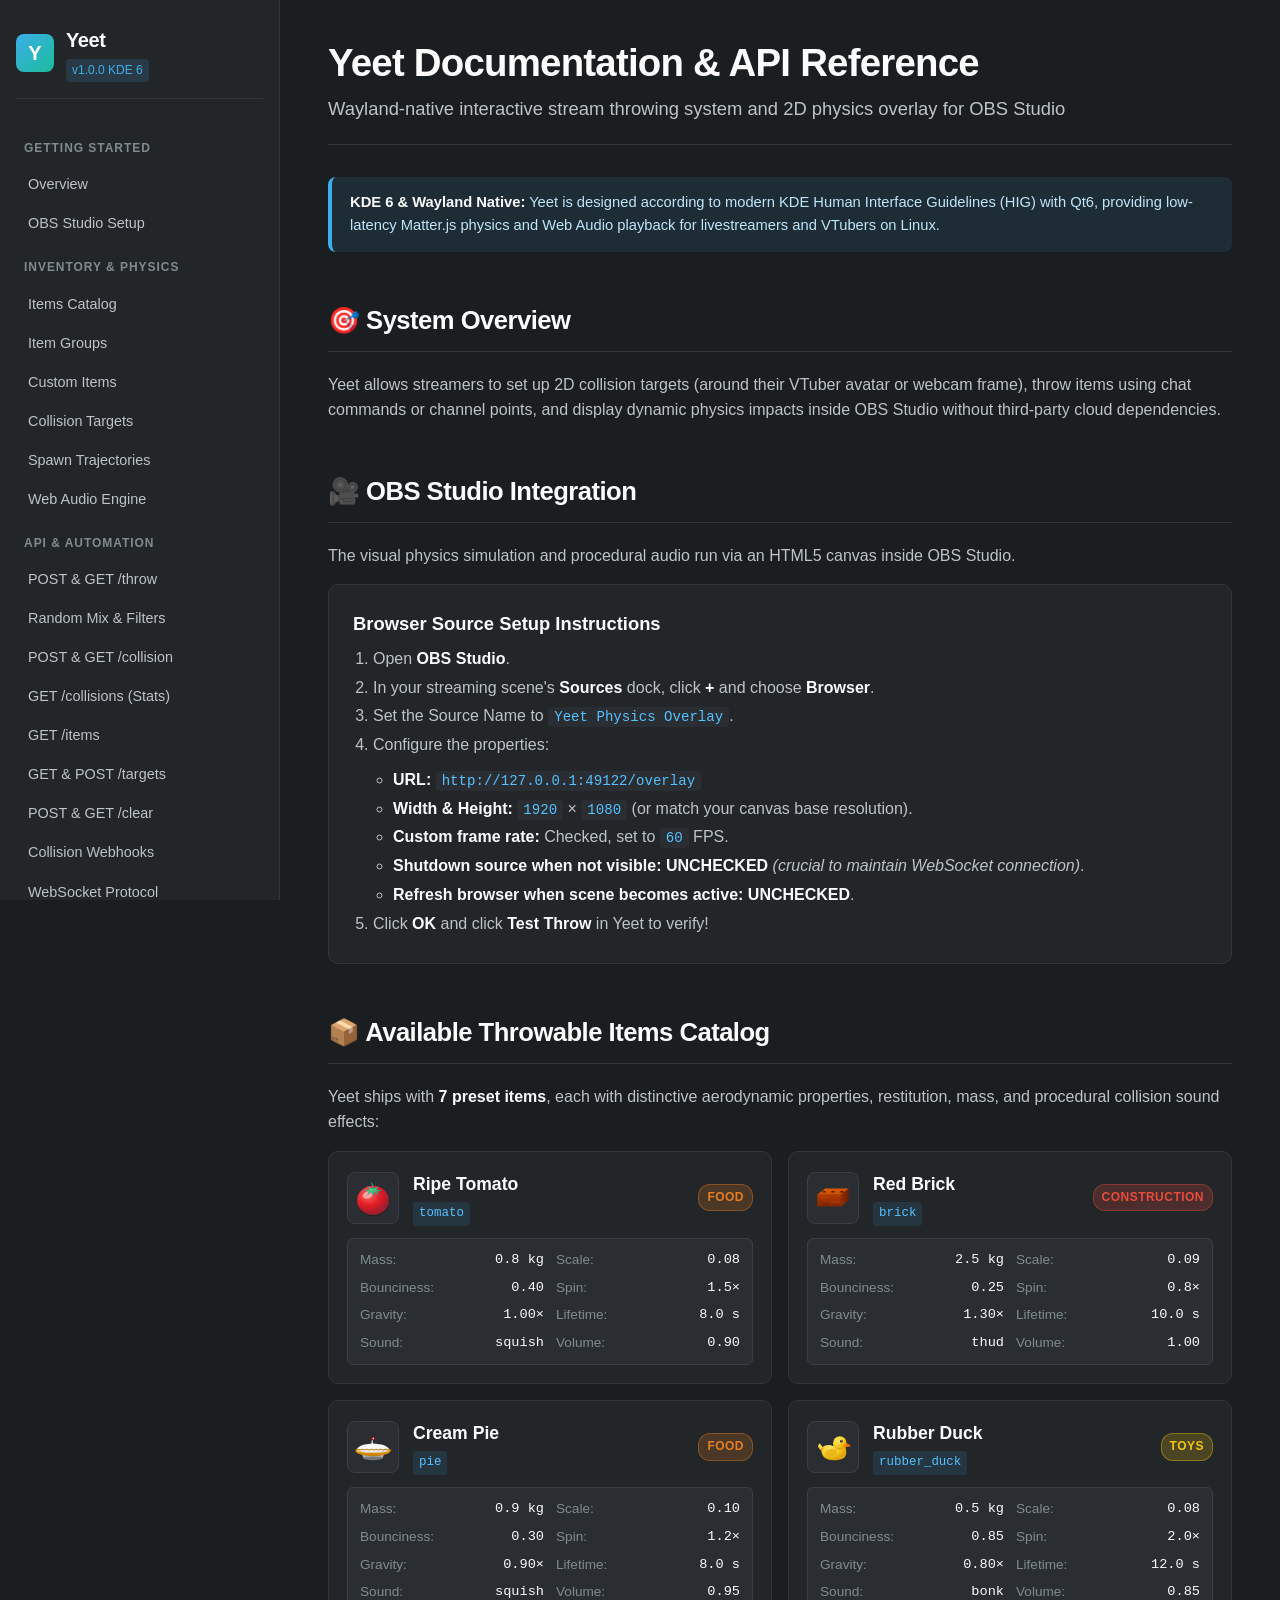
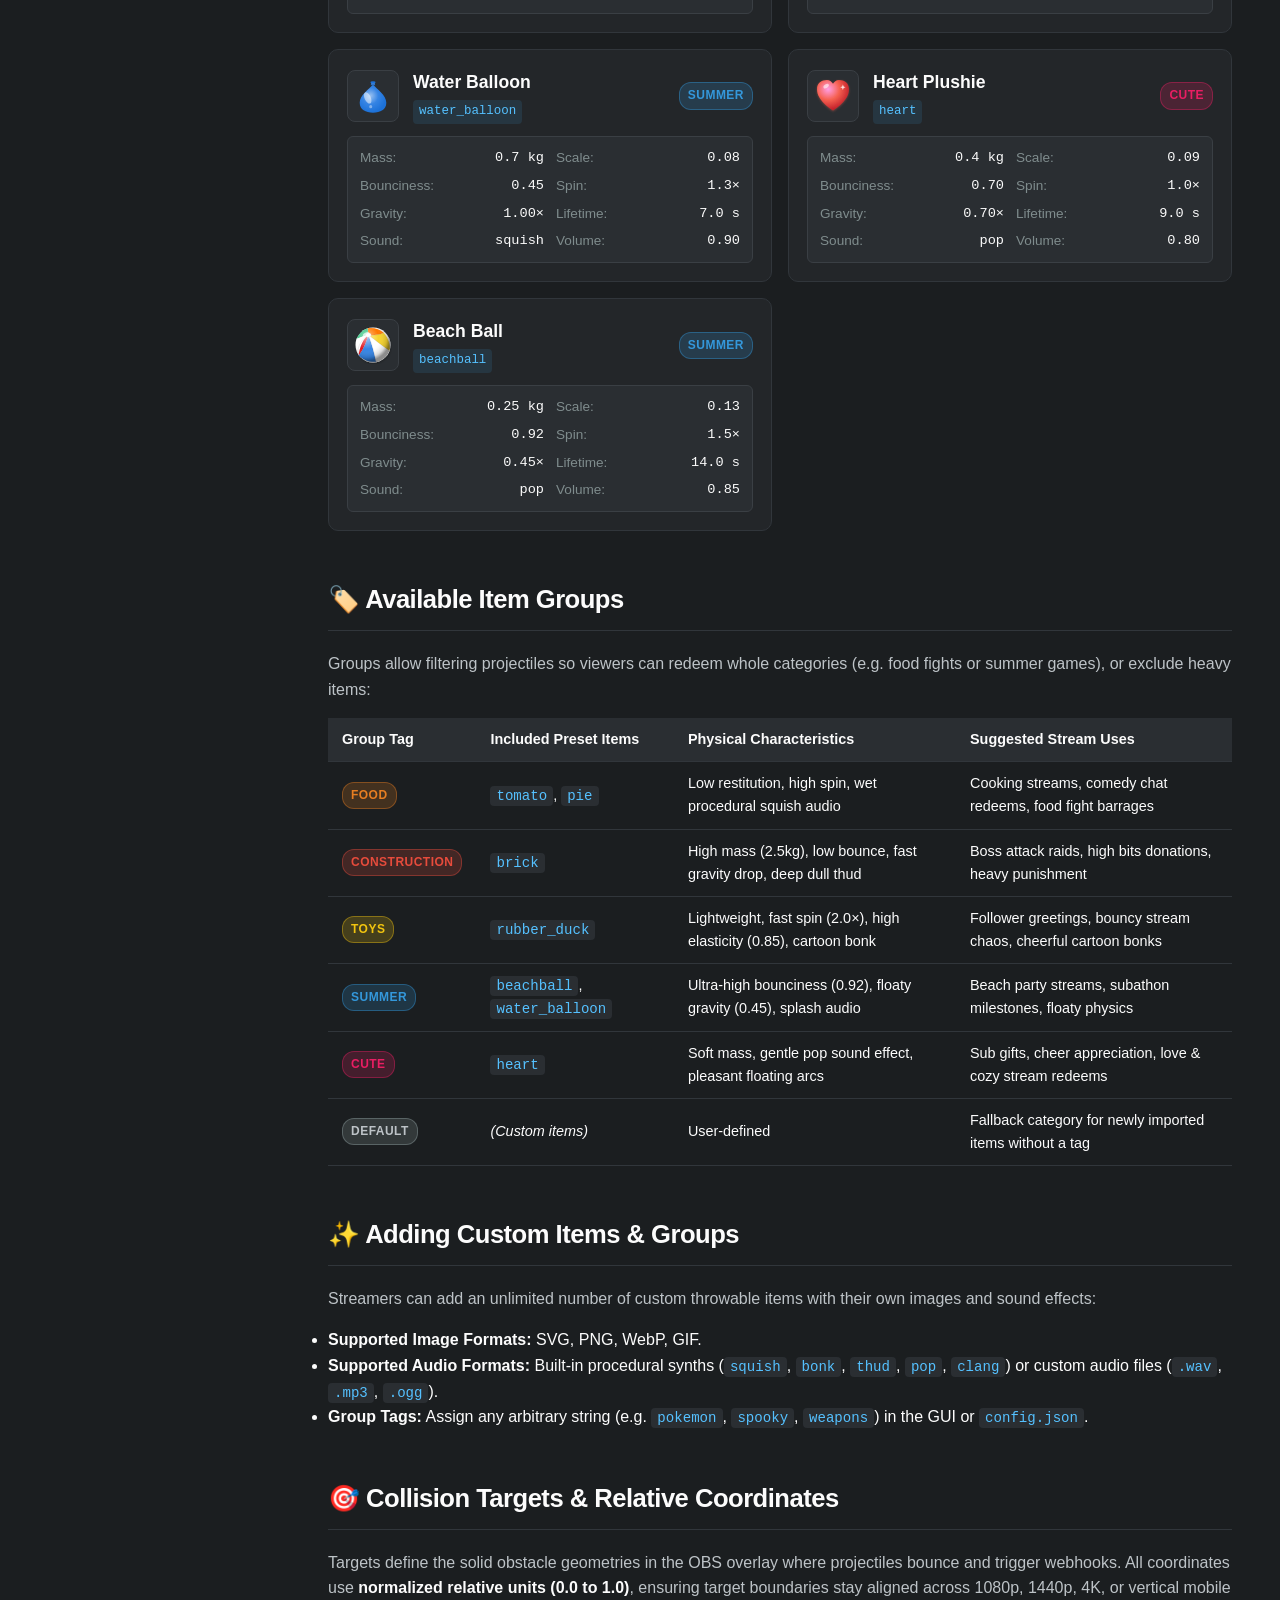
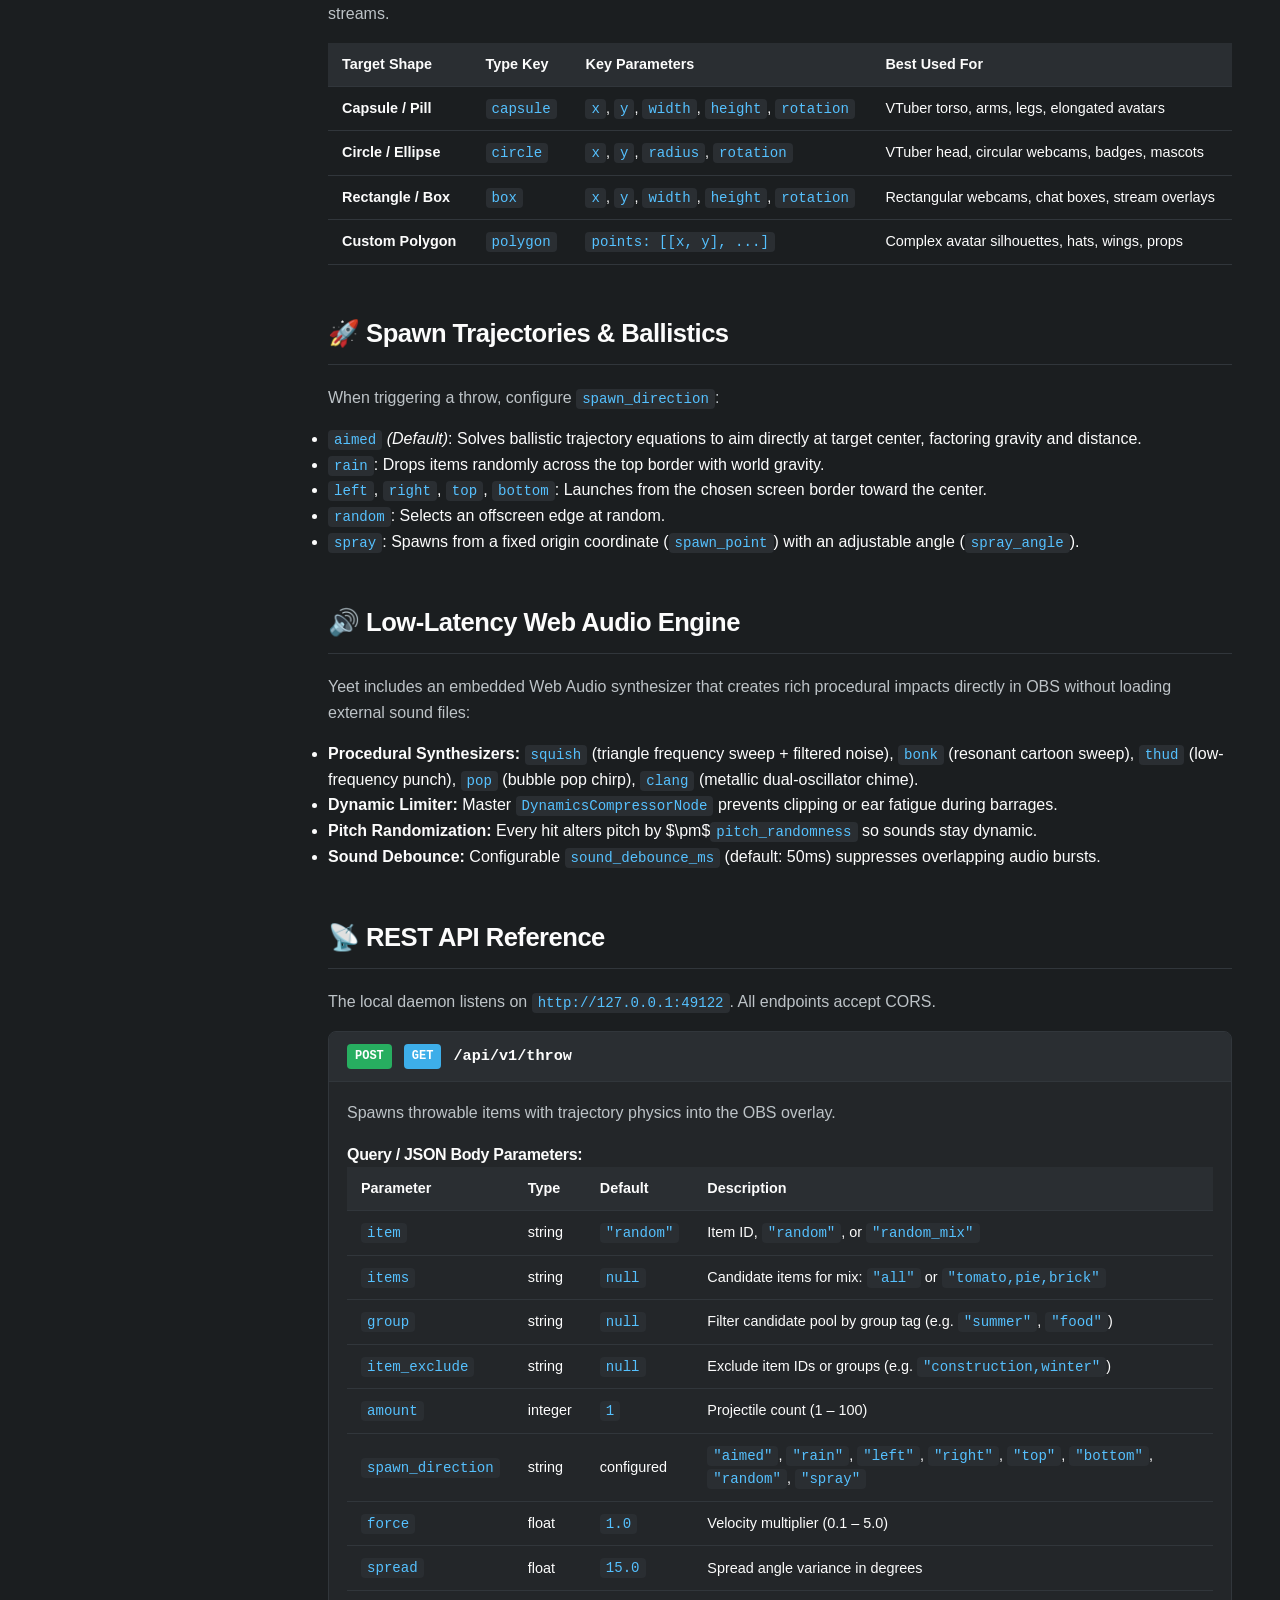
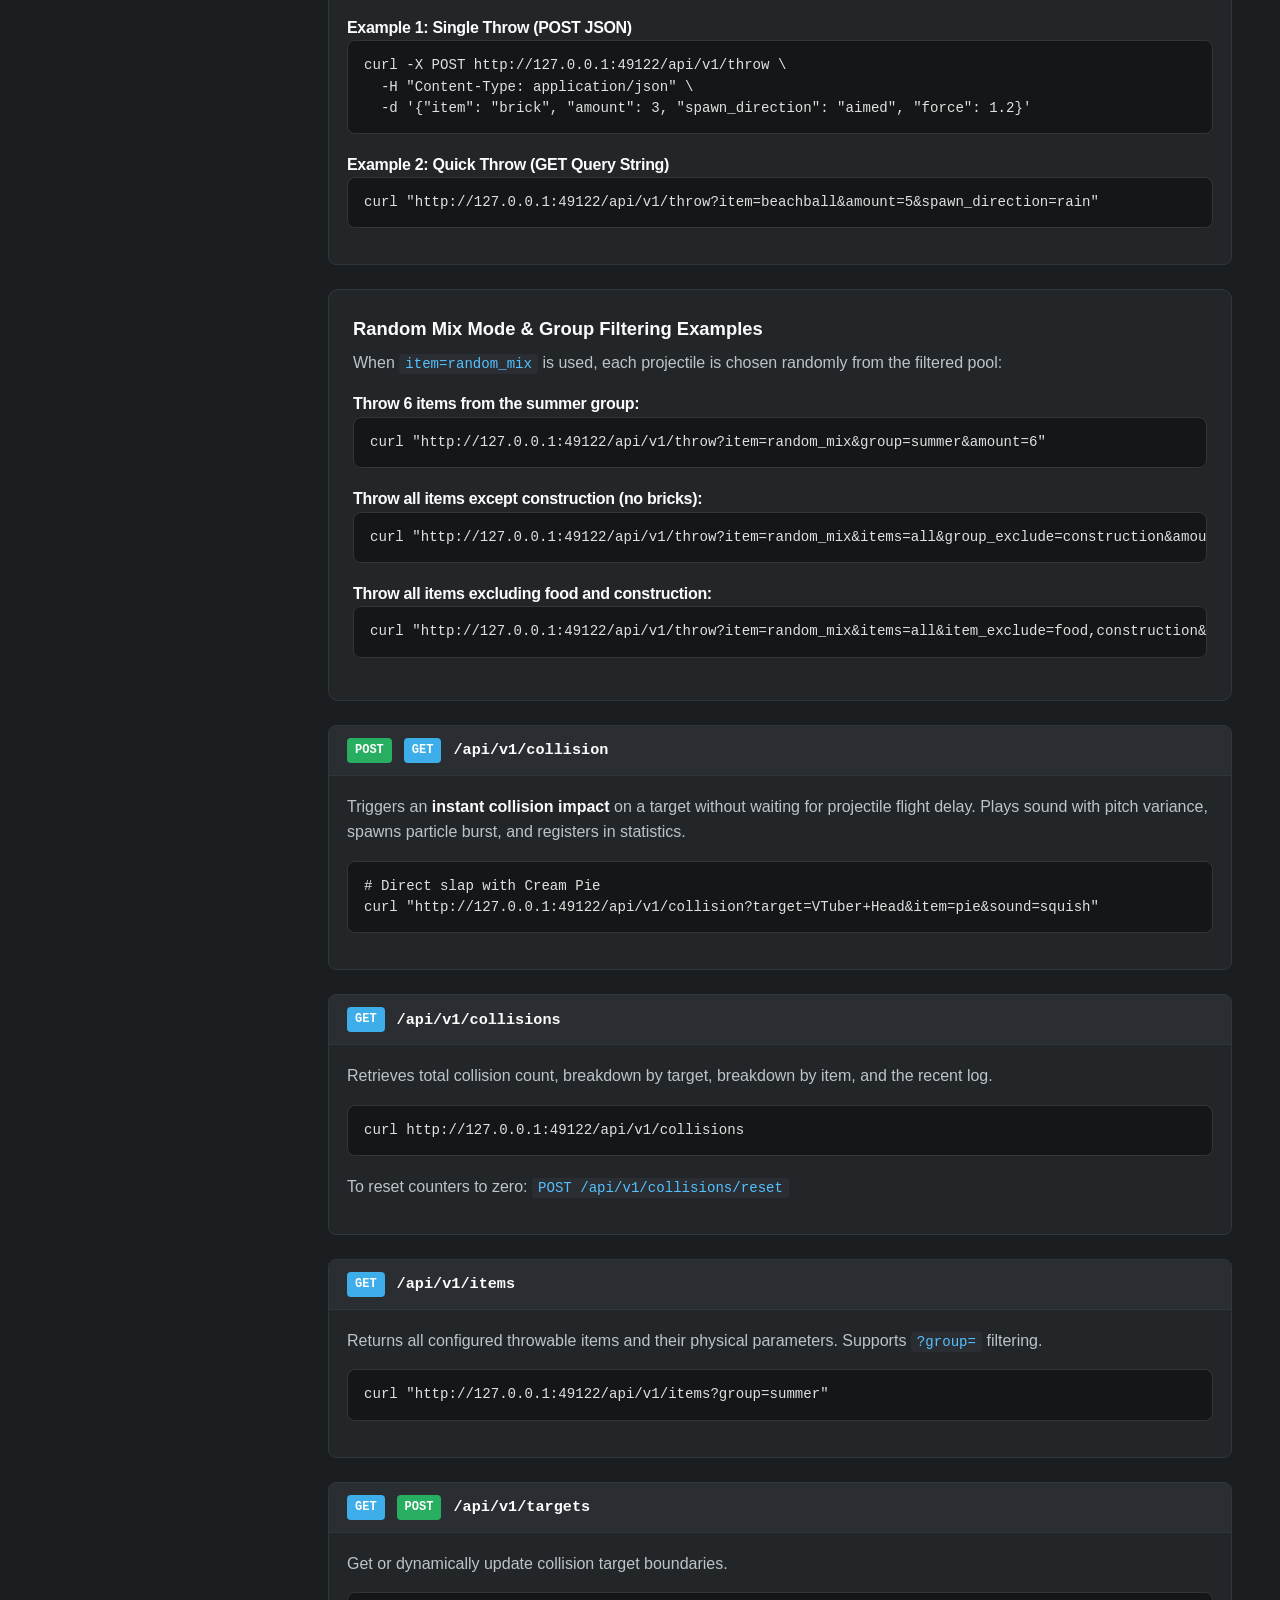
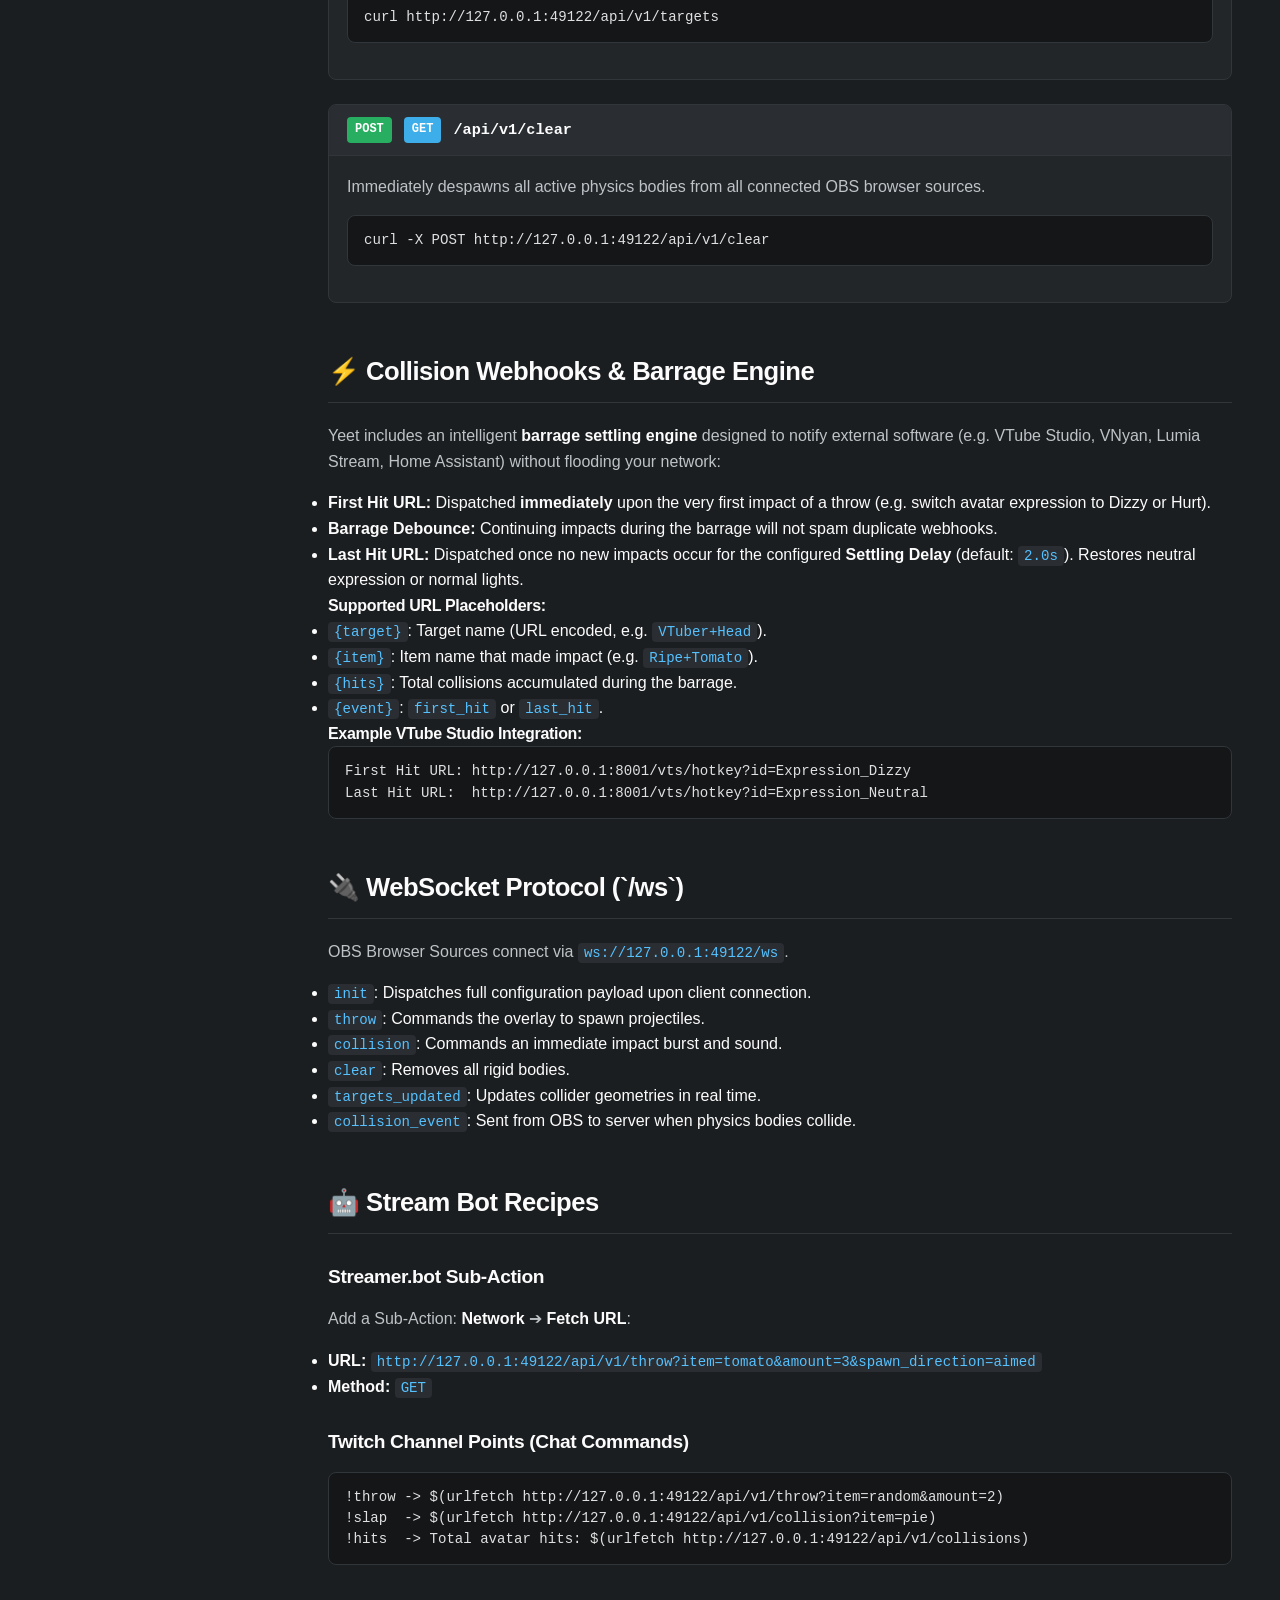
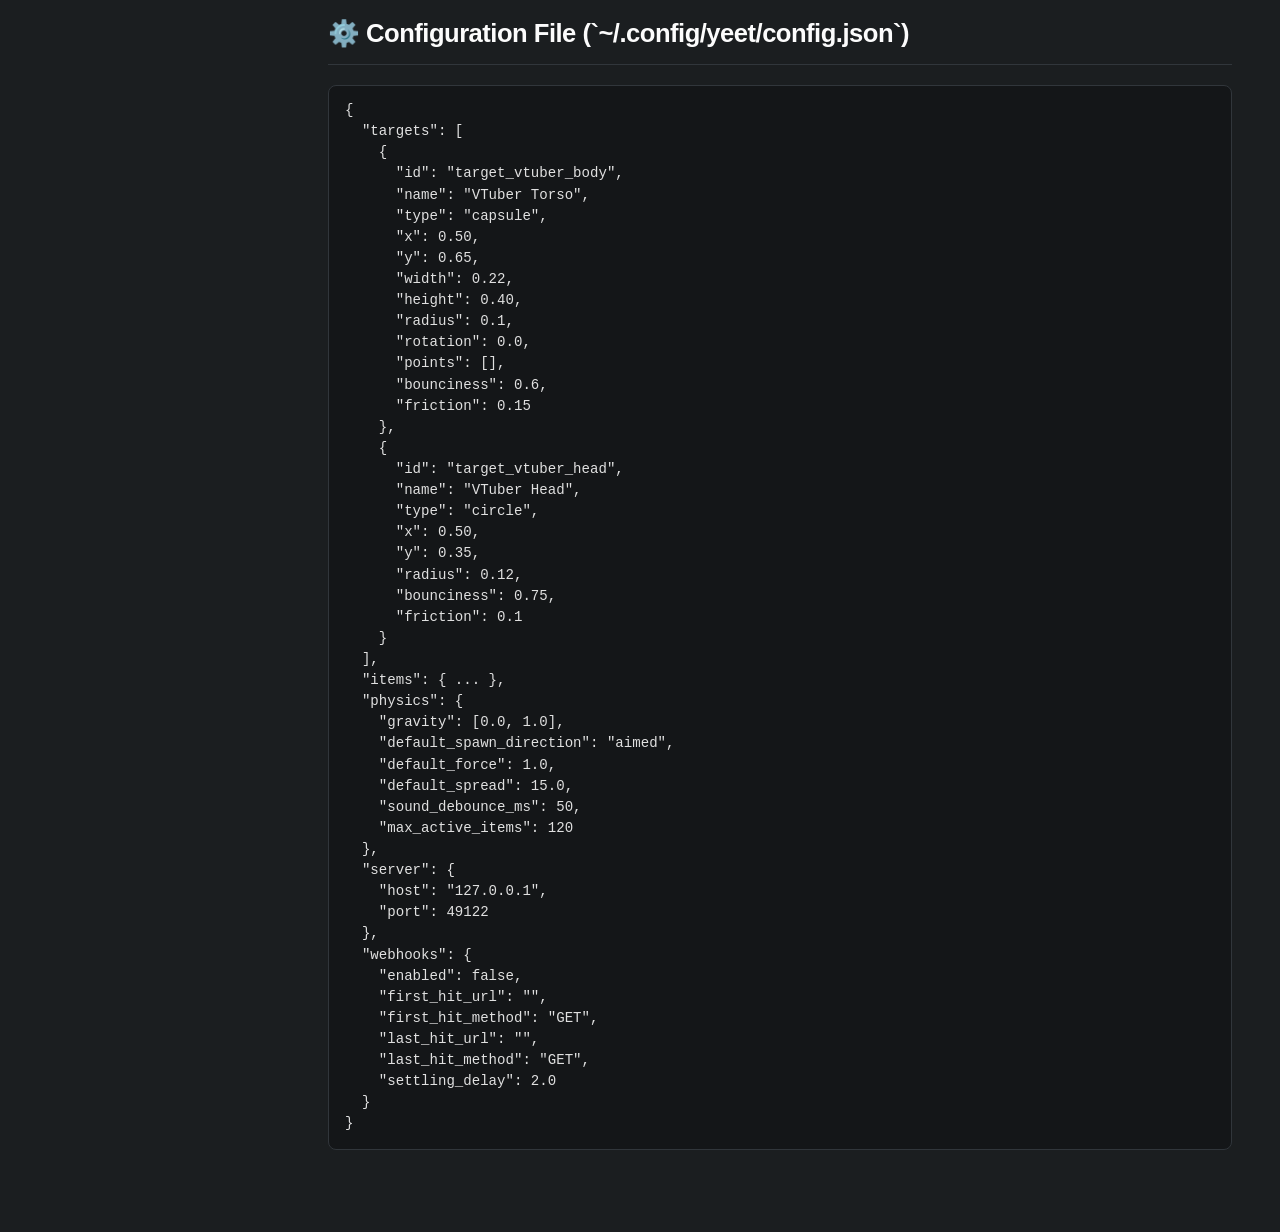
==== overlay/docs.html @ 48b0789c "docs" ====
<!DOCTYPE html>
<html lang="en">
<head>
  <meta charset="UTF-8">
  <meta name="viewport" content="width=device-width, initial-scale=1.0">
  <title>Yeet — Documentation & API Reference</title>
  <style>
    :root {
      --bg-base: #1b1e20;
      --bg-surface: #232629;
      --bg-surface-elevated: #2a2e32;
      --bg-card: #2d3136;
      --border-color: #31363b;
      --border-subtle: #3a3f44;
      --accent: #3daee9;
      --accent-hover: #2980b9;
      --accent-light: #55c1ff;
      --success: #27ae60;
      --warning: #f39c12;
      --danger: #da4453;
      --text-main: #fcfcfc;
      --text-muted: #bdc3c7;
      --text-dim: #7f8c8d;
      --font-family: -apple-system, BlinkMacSystemFont, "Segoe UI", Roboto, "Noto Sans", Ubuntu, Cantarell, sans-serif;
      --font-mono: "JetBrains Mono", "Cascadia Code", "Fira Code", Menlo, Consolas, monospace;
    }

    * {
      box-sizing: border-box;
      margin: 0;
      padding: 0;
    }

    body {
      font-family: var(--font-family);
      background-color: var(--bg-base);
      color: var(--text-main);
      line-height: 1.6;
      display: flex;
      min-height: 100vh;
    }

    /* Sidebar Navigation */
    aside.sidebar {
      width: 280px;
      background-color: var(--bg-surface);
      border-right: 1px solid var(--border-color);
      position: sticky;
      top: 0;
      height: 100vh;
      overflow-y: auto;
      padding: 24px 16px;
      display: flex;
      flex-direction: column;
      flex-shrink: 0;
    }

    .brand {
      display: flex;
      align-items: center;
      gap: 12px;
      margin-bottom: 24px;
      padding-bottom: 16px;
      border-bottom: 1px solid var(--border-color);
    }

    .brand-icon {
      width: 38px;
      height: 38px;
      background: linear-gradient(135deg, #3daee9, #1abc9c);
      border-radius: 8px;
      display: flex;
      align-items: center;
      justify-content: center;
      font-weight: 900;
      font-size: 20px;
      color: #fff;
    }

    .brand-title {
      font-size: 1.25rem;
      font-weight: 700;
      letter-spacing: -0.02em;
    }

    .brand-version {
      font-size: 0.75rem;
      color: var(--accent);
      background: rgba(61, 174, 233, 0.15);
      padding: 2px 6px;
      border-radius: 4px;
      display: inline-block;
    }

    .nav-group-title {
      font-size: 0.75rem;
      font-weight: 700;
      text-transform: uppercase;
      letter-spacing: 0.08em;
      color: var(--text-dim);
      margin: 16px 0 8px 8px;
    }

    .nav-links {
      list-style: none;
      display: flex;
      flex-direction: column;
      gap: 2px;
    }

    .nav-links a {
      color: var(--text-muted);
      text-decoration: none;
      font-size: 0.9rem;
      padding: 7px 12px;
      border-radius: 6px;
      transition: all 0.15s ease;
      display: block;
    }

    .nav-links a:hover {
      background-color: var(--bg-surface-elevated);
      color: var(--text-main);
      padding-left: 16px;
    }

    /* Main Content Area */
    main.content {
      flex: 1;
      max-width: 1040px;
      padding: 40px 48px 80px 48px;
      overflow-x: hidden;
    }

    /* Typography */
    h1, h2, h3, h4 {
      color: var(--text-main);
      font-weight: 700;
      letter-spacing: -0.02em;
    }

    h1 {
      font-size: 2.4rem;
      margin-bottom: 8px;
      line-height: 1.2;
    }

    .subtitle {
      font-size: 1.15rem;
      color: var(--text-muted);
      margin-bottom: 32px;
      padding-bottom: 20px;
      border-bottom: 1px solid var(--border-color);
    }

    h2 {
      font-size: 1.6rem;
      margin: 48px 0 20px 0;
      padding-bottom: 10px;
      border-bottom: 1px solid var(--border-color);
      display: flex;
      align-items: center;
      gap: 10px;
    }

    h3 {
      font-size: 1.2rem;
      margin: 28px 0 14px 0;
    }

    p {
      margin-bottom: 16px;
      color: var(--text-muted);
    }

    strong {
      color: var(--text-main);
    }

    /* Cards & Containers */
    .card {
      background-color: var(--bg-surface);
      border: 1px solid var(--border-color);
      border-radius: 10px;
      padding: 24px;
      margin-bottom: 24px;
    }

    .card-title {
      font-size: 1.15rem;
      font-weight: 600;
      margin-bottom: 6px;
      color: var(--text-main);
    }

    .card-subtitle {
      font-size: 0.9rem;
      color: var(--text-dim);
      margin-bottom: 18px;
    }

    /* Item Grid & Catalog Cards */
    .item-grid {
      display: grid;
      grid-template-columns: repeat(auto-fill, minmax(300px, 1fr));
      gap: 16px;
      margin-bottom: 24px;
    }

    .item-card {
      background: var(--bg-surface);
      border: 1px solid var(--border-color);
      border-radius: 10px;
      padding: 18px;
      display: flex;
      flex-direction: column;
      gap: 12px;
      transition: transform 0.15s ease, border-color 0.15s ease;
    }

    .item-card:hover {
      transform: translateY(-2px);
      border-color: var(--accent);
    }

    .item-header {
      display: flex;
      align-items: center;
      gap: 14px;
    }

    .item-icon-box {
      width: 52px;
      height: 52px;
      background: var(--bg-surface-elevated);
      border-radius: 8px;
      border: 1px solid var(--border-subtle);
      display: flex;
      align-items: center;
      justify-content: center;
      padding: 6px;
      flex-shrink: 0;
    }

    .item-icon-box img {
      max-width: 100%;
      max-height: 100%;
      object-fit: contain;
    }

    .item-info {
      flex: 1;
    }

    .item-name {
      font-size: 1.1rem;
      font-weight: 700;
      color: var(--text-main);
    }

    .item-id-badge {
      font-family: var(--font-mono);
      font-size: 0.78rem;
      color: var(--accent-light);
      background: rgba(61, 174, 233, 0.12);
      padding: 2px 6px;
      border-radius: 4px;
      display: inline-block;
      margin-top: 2px;
    }

    .item-props {
      display: grid;
      grid-template-columns: 1fr 1fr;
      gap: 6px 12px;
      font-size: 0.85rem;
      background: var(--bg-surface-elevated);
      padding: 10px 12px;
      border-radius: 6px;
      border: 1px solid var(--border-subtle);
    }

    .prop-row {
      display: flex;
      justify-content: space-between;
    }

    .prop-label {
      color: var(--text-dim);
    }

    .prop-val {
      font-family: var(--font-mono);
      color: var(--text-main);
      font-weight: 500;
    }

    /* Badges */
    .badge {
      font-size: 0.75rem;
      font-weight: 600;
      padding: 3px 8px;
      border-radius: 12px;
      text-transform: uppercase;
      letter-spacing: 0.04em;
      display: inline-flex;
      align-items: center;
      gap: 4px;
    }

    .badge-food { background: rgba(230, 126, 34, 0.2); color: #e67e22; border: 1px solid rgba(230, 126, 34, 0.4); }
    .badge-construction { background: rgba(231, 76, 60, 0.2); color: #e74c3c; border: 1px solid rgba(231, 76, 60, 0.4); }
    .badge-toys { background: rgba(241, 196, 15, 0.2); color: #f1c40f; border: 1px solid rgba(241, 196, 15, 0.4); }
    .badge-summer { background: rgba(52, 152, 219, 0.2); color: #3498db; border: 1px solid rgba(52, 152, 219, 0.4); }
    .badge-cute { background: rgba(233, 30, 99, 0.2); color: #e91e63; border: 1px solid rgba(233, 30, 99, 0.4); }
    .badge-default { background: rgba(149, 165, 166, 0.2); color: #bdc3c7; border: 1px solid rgba(149, 165, 166, 0.4); }

    .badge-method {
      font-family: var(--font-mono);
      font-weight: 700;
      font-size: 0.75rem;
      padding: 3px 8px;
      border-radius: 4px;
    }
    .badge-post { background: #27ae60; color: #fff; }
    .badge-get { background: #3daee9; color: #fff; }

    /* Tables */
    table {
      width: 100%;
      border-collapse: collapse;
      margin-bottom: 24px;
      font-size: 0.9rem;
    }

    th, td {
      padding: 10px 14px;
      text-align: left;
      border-bottom: 1px solid var(--border-color);
    }

    th {
      background-color: var(--bg-surface-elevated);
      color: var(--text-main);
      font-weight: 600;
    }

    tr:hover td {
      background-color: rgba(255, 255, 255, 0.02);
    }

    /* Code Blocks */
    pre {
      background-color: #141618;
      border: 1px solid var(--border-color);
      border-radius: 8px;
      padding: 14px 16px;
      overflow-x: auto;
      margin-bottom: 18px;
      font-family: var(--font-mono);
      font-size: 0.88rem;
      color: #e0e0e0;
      line-height: 1.5;
    }

    code {
      font-family: var(--font-mono);
      background-color: var(--bg-surface-elevated);
      padding: 2px 6px;
      border-radius: 4px;
      font-size: 0.88rem;
      color: var(--accent-light);
    }

    pre code {
      background: transparent;
      padding: 0;
      color: inherit;
    }

    /* Alerts */
    .alert {
      padding: 14px 18px;
      border-radius: 8px;
      margin-bottom: 20px;
      font-size: 0.92rem;
      border-left: 4px solid;
    }

    .alert-info {
      background: rgba(61, 174, 233, 0.1);
      border-color: var(--accent);
      color: #bfe5fa;
    }

    .alert-tip {
      background: rgba(39, 174, 96, 0.1);
      border-color: var(--success);
      color: #c7f3d6;
    }

    .alert-warning {
      background: rgba(243, 156, 18, 0.1);
      border-color: var(--warning);
      color: #fde5be;
    }

    /* Endpoint Box */
    .endpoint {
      background: var(--bg-surface);
      border: 1px solid var(--border-color);
      border-radius: 8px;
      margin-bottom: 24px;
      overflow: hidden;
    }

    .endpoint-header {
      padding: 12px 18px;
      background: var(--bg-surface-elevated);
      display: flex;
      align-items: center;
      gap: 12px;
      border-bottom: 1px solid var(--border-color);
    }

    .endpoint-path {
      font-family: var(--font-mono);
      font-weight: 600;
      font-size: 0.95rem;
      color: var(--text-main);
    }

    .endpoint-body {
      padding: 18px;
    }

    /* Responsive */
    @media (max-width: 900px) {
      body {
        flex-direction: column;
      }
      aside.sidebar {
        width: 100%;
        height: auto;
        position: static;
        border-right: none;
        border-bottom: 1px solid var(--border-color);
      }
      main.content {
        padding: 24px 20px;
      }
    }
  </style>
</head>
<body>

  <!-- Sidebar Navigation -->
  <aside class="sidebar">
    <div class="brand">
      <div class="brand-icon">Y</div>
      <div>
        <div class="brand-title">Yeet</div>
        <div class="brand-version">v1.0.0 KDE 6</div>
      </div>
    </div>

    <div class="nav-group-title">Getting Started</div>
    <ul class="nav-links">
      <li><a href="#overview">Overview</a></li>
      <li><a href="#obs-integration">OBS Studio Setup</a></li>
    </ul>

    <div class="nav-group-title">Inventory & Physics</div>
    <ul class="nav-links">
      <li><a href="#items-catalog">Items Catalog</a></li>
      <li><a href="#item-groups">Item Groups</a></li>
      <li><a href="#custom-items">Custom Items</a></li>
      <li><a href="#targets">Collision Targets</a></li>
      <li><a href="#trajectories">Spawn Trajectories</a></li>
      <li><a href="#audio-engine">Web Audio Engine</a></li>
    </ul>

    <div class="nav-group-title">API & Automation</div>
    <ul class="nav-links">
      <li><a href="#api-throw">POST & GET /throw</a></li>
      <li><a href="#api-mix">Random Mix & Filters</a></li>
      <li><a href="#api-collision">POST & GET /collision</a></li>
      <li><a href="#api-collisions">GET /collisions (Stats)</a></li>
      <li><a href="#api-items">GET /items</a></li>
      <li><a href="#api-targets">GET & POST /targets</a></li>
      <li><a href="#api-clear">POST & GET /clear</a></li>
      <li><a href="#api-webhooks">Collision Webhooks</a></li>
      <li><a href="#websocket">WebSocket Protocol</a></li>
      <li><a href="#bot-recipes">Stream Bot Recipes</a></li>
      <li><a href="#config-json">Configuration File</a></li>
    </ul>
  </aside>

  <!-- Main Documentation Content -->
  <main class="content">

    <h1 id="overview">Yeet Documentation & API Reference</h1>
    <div class="subtitle">Wayland-native interactive stream throwing system and 2D physics overlay for OBS Studio</div>

    <div class="alert alert-info">
      <strong>KDE 6 & Wayland Native:</strong> Yeet is designed according to modern KDE Human Interface Guidelines (HIG) with Qt6, providing low-latency Matter.js physics and Web Audio playback for livestreamers and VTubers on Linux.
    </div>

    <!-- Section 1: Overview -->
    <h2>🎯 System Overview</h2>
    <p>
      Yeet allows streamers to set up 2D collision targets (around their VTuber avatar or webcam frame), throw items using chat commands or channel points, and display dynamic physics impacts inside OBS Studio without third-party cloud dependencies.
    </p>

    <!-- Section 2: OBS Studio Integration -->
    <h2 id="obs-integration">🎥 OBS Studio Integration</h2>
    <p>The visual physics simulation and procedural audio run via an HTML5 canvas inside OBS Studio.</p>

    <div class="card">
      <div class="card-title">Browser Source Setup Instructions</div>
      <ol style="margin-left: 20px; line-height: 1.8; color: var(--text-muted);">
        <li>Open <strong>OBS Studio</strong>.</li>
        <li>In your streaming scene's <strong>Sources</strong> dock, click <strong>+</strong> and choose <strong>Browser</strong>.</li>
        <li>Set the Source Name to <code>Yeet Physics Overlay</code>.</li>
        <li>Configure the properties:
          <ul style="margin-left: 20px; margin-top: 6px;">
            <li><strong>URL:</strong> <code>http://127.0.0.1:49122/overlay</code></li>
            <li><strong>Width & Height:</strong> <code>1920</code> × <code>1080</code> (or match your canvas base resolution).</li>
            <li><strong>Custom frame rate:</strong> Checked, set to <code>60</code> FPS.</li>
            <li><strong>Shutdown source when not visible:</strong> <strong>UNCHECKED</strong> <em>(crucial to maintain WebSocket connection)</em>.</li>
            <li><strong>Refresh browser when scene becomes active:</strong> <strong>UNCHECKED</strong>.</li>
          </ul>
        </li>
        <li>Click <strong>OK</strong> and click <strong>Test Throw</strong> in Yeet to verify!</li>
      </ol>
    </div>

    <!-- Section 3: Available Items Catalog -->
    <h2 id="items-catalog">📦 Available Throwable Items Catalog</h2>
    <p>
      Yeet ships with <strong>7 preset items</strong>, each with distinctive aerodynamic properties, restitution, mass, and procedural collision sound effects:
    </p>

    <div class="item-grid">
      <!-- Item 1: Tomato -->
      <div class="item-card">
        <div class="item-header">
          <div class="item-icon-box">
            <img src="../assets/items/tomato.svg" alt="Ripe Tomato">
          </div>
          <div class="item-info">
            <div class="item-name">Ripe Tomato</div>
            <div class="item-id-badge">tomato</div>
          </div>
          <span class="badge badge-food">food</span>
        </div>
        <div class="item-props">
          <div class="prop-row"><span class="prop-label">Mass:</span><span class="prop-val">0.8 kg</span></div>
          <div class="prop-row"><span class="prop-label">Scale:</span><span class="prop-val">0.08</span></div>
          <div class="prop-row"><span class="prop-label">Bounciness:</span><span class="prop-val">0.40</span></div>
          <div class="prop-row"><span class="prop-label">Spin:</span><span class="prop-val">1.5×</span></div>
          <div class="prop-row"><span class="prop-label">Gravity:</span><span class="prop-val">1.00×</span></div>
          <div class="prop-row"><span class="prop-label">Lifetime:</span><span class="prop-val">8.0 s</span></div>
          <div class="prop-row"><span class="prop-label">Sound:</span><span class="prop-val">squish</span></div>
          <div class="prop-row"><span class="prop-label">Volume:</span><span class="prop-val">0.90</span></div>
        </div>
      </div>

      <!-- Item 2: Brick -->
      <div class="item-card">
        <div class="item-header">
          <div class="item-icon-box">
            <img src="../assets/items/brick.svg" alt="Red Brick">
          </div>
          <div class="item-info">
            <div class="item-name">Red Brick</div>
            <div class="item-id-badge">brick</div>
          </div>
          <span class="badge badge-construction">construction</span>
        </div>
        <div class="item-props">
          <div class="prop-row"><span class="prop-label">Mass:</span><span class="prop-val">2.5 kg</span></div>
          <div class="prop-row"><span class="prop-label">Scale:</span><span class="prop-val">0.09</span></div>
          <div class="prop-row"><span class="prop-label">Bounciness:</span><span class="prop-val">0.25</span></div>
          <div class="prop-row"><span class="prop-label">Spin:</span><span class="prop-val">0.8×</span></div>
          <div class="prop-row"><span class="prop-label">Gravity:</span><span class="prop-val">1.30×</span></div>
          <div class="prop-row"><span class="prop-label">Lifetime:</span><span class="prop-val">10.0 s</span></div>
          <div class="prop-row"><span class="prop-label">Sound:</span><span class="prop-val">thud</span></div>
          <div class="prop-row"><span class="prop-label">Volume:</span><span class="prop-val">1.00</span></div>
        </div>
      </div>

      <!-- Item 3: Cream Pie -->
      <div class="item-card">
        <div class="item-header">
          <div class="item-icon-box">
            <img src="../assets/items/pie.svg" alt="Cream Pie">
          </div>
          <div class="item-info">
            <div class="item-name">Cream Pie</div>
            <div class="item-id-badge">pie</div>
          </div>
          <span class="badge badge-food">food</span>
        </div>
        <div class="item-props">
          <div class="prop-row"><span class="prop-label">Mass:</span><span class="prop-val">0.9 kg</span></div>
          <div class="prop-row"><span class="prop-label">Scale:</span><span class="prop-val">0.10</span></div>
          <div class="prop-row"><span class="prop-label">Bounciness:</span><span class="prop-val">0.30</span></div>
          <div class="prop-row"><span class="prop-label">Spin:</span><span class="prop-val">1.2×</span></div>
          <div class="prop-row"><span class="prop-label">Gravity:</span><span class="prop-val">0.90×</span></div>
          <div class="prop-row"><span class="prop-label">Lifetime:</span><span class="prop-val">8.0 s</span></div>
          <div class="prop-row"><span class="prop-label">Sound:</span><span class="prop-val">squish</span></div>
          <div class="prop-row"><span class="prop-label">Volume:</span><span class="prop-val">0.95</span></div>
        </div>
      </div>

      <!-- Item 4: Rubber Duck -->
      <div class="item-card">
        <div class="item-header">
          <div class="item-icon-box">
            <img src="../assets/items/rubber_duck.svg" alt="Rubber Duck">
          </div>
          <div class="item-info">
            <div class="item-name">Rubber Duck</div>
            <div class="item-id-badge">rubber_duck</div>
          </div>
          <span class="badge badge-toys">toys</span>
        </div>
        <div class="item-props">
          <div class="prop-row"><span class="prop-label">Mass:</span><span class="prop-val">0.5 kg</span></div>
          <div class="prop-row"><span class="prop-label">Scale:</span><span class="prop-val">0.08</span></div>
          <div class="prop-row"><span class="prop-label">Bounciness:</span><span class="prop-val">0.85</span></div>
          <div class="prop-row"><span class="prop-label">Spin:</span><span class="prop-val">2.0×</span></div>
          <div class="prop-row"><span class="prop-label">Gravity:</span><span class="prop-val">0.80×</span></div>
          <div class="prop-row"><span class="prop-label">Lifetime:</span><span class="prop-val">12.0 s</span></div>
          <div class="prop-row"><span class="prop-label">Sound:</span><span class="prop-val">bonk</span></div>
          <div class="prop-row"><span class="prop-label">Volume:</span><span class="prop-val">0.85</span></div>
        </div>
      </div>

      <!-- Item 5: Water Balloon -->
      <div class="item-card">
        <div class="item-header">
          <div class="item-icon-box">
            <img src="../assets/items/water_balloon.svg" alt="Water Balloon">
          </div>
          <div class="item-info">
            <div class="item-name">Water Balloon</div>
            <div class="item-id-badge">water_balloon</div>
          </div>
          <span class="badge badge-summer">summer</span>
        </div>
        <div class="item-props">
          <div class="prop-row"><span class="prop-label">Mass:</span><span class="prop-val">0.7 kg</span></div>
          <div class="prop-row"><span class="prop-label">Scale:</span><span class="prop-val">0.08</span></div>
          <div class="prop-row"><span class="prop-label">Bounciness:</span><span class="prop-val">0.45</span></div>
          <div class="prop-row"><span class="prop-label">Spin:</span><span class="prop-val">1.3×</span></div>
          <div class="prop-row"><span class="prop-label">Gravity:</span><span class="prop-val">1.00×</span></div>
          <div class="prop-row"><span class="prop-label">Lifetime:</span><span class="prop-val">7.0 s</span></div>
          <div class="prop-row"><span class="prop-label">Sound:</span><span class="prop-val">squish</span></div>
          <div class="prop-row"><span class="prop-label">Volume:</span><span class="prop-val">0.90</span></div>
        </div>
      </div>

      <!-- Item 6: Heart Plushie -->
      <div class="item-card">
        <div class="item-header">
          <div class="item-icon-box">
            <img src="../assets/items/heart.svg" alt="Heart Plushie">
          </div>
          <div class="item-info">
            <div class="item-name">Heart Plushie</div>
            <div class="item-id-badge">heart</div>
          </div>
          <span class="badge badge-cute">cute</span>
        </div>
        <div class="item-props">
          <div class="prop-row"><span class="prop-label">Mass:</span><span class="prop-val">0.4 kg</span></div>
          <div class="prop-row"><span class="prop-label">Scale:</span><span class="prop-val">0.09</span></div>
          <div class="prop-row"><span class="prop-label">Bounciness:</span><span class="prop-val">0.70</span></div>
          <div class="prop-row"><span class="prop-label">Spin:</span><span class="prop-val">1.0×</span></div>
          <div class="prop-row"><span class="prop-label">Gravity:</span><span class="prop-val">0.70×</span></div>
          <div class="prop-row"><span class="prop-label">Lifetime:</span><span class="prop-val">9.0 s</span></div>
          <div class="prop-row"><span class="prop-label">Sound:</span><span class="prop-val">pop</span></div>
          <div class="prop-row"><span class="prop-label">Volume:</span><span class="prop-val">0.80</span></div>
        </div>
      </div>

      <!-- Item 7: Beach Ball -->
      <div class="item-card">
        <div class="item-header">
          <div class="item-icon-box">
            <img src="../assets/items/beachball.svg" alt="Beach Ball">
          </div>
          <div class="item-info">
            <div class="item-name">Beach Ball</div>
            <div class="item-id-badge">beachball</div>
          </div>
          <span class="badge badge-summer">summer</span>
        </div>
        <div class="item-props">
          <div class="prop-row"><span class="prop-label">Mass:</span><span class="prop-val">0.25 kg</span></div>
          <div class="prop-row"><span class="prop-label">Scale:</span><span class="prop-val">0.13</span></div>
          <div class="prop-row"><span class="prop-label">Bounciness:</span><span class="prop-val">0.92</span></div>
          <div class="prop-row"><span class="prop-label">Spin:</span><span class="prop-val">1.5×</span></div>
          <div class="prop-row"><span class="prop-label">Gravity:</span><span class="prop-val">0.45×</span></div>
          <div class="prop-row"><span class="prop-label">Lifetime:</span><span class="prop-val">14.0 s</span></div>
          <div class="prop-row"><span class="prop-label">Sound:</span><span class="prop-val">pop</span></div>
          <div class="prop-row"><span class="prop-label">Volume:</span><span class="prop-val">0.85</span></div>
        </div>
      </div>
    </div>

    <!-- Section 4: Available Item Groups -->
    <h2 id="item-groups">🏷️ Available Item Groups</h2>
    <p>
      Groups allow filtering projectiles so viewers can redeem whole categories (e.g. food fights or summer games), or exclude heavy items:
    </p>

    <table>
      <thead>
        <tr>
          <th>Group Tag</th>
          <th>Included Preset Items</th>
          <th>Physical Characteristics</th>
          <th>Suggested Stream Uses</th>
        </tr>
      </thead>
      <tbody>
        <tr>
          <td><span class="badge badge-food">food</span></td>
          <td><code>tomato</code>, <code>pie</code></td>
          <td>Low restitution, high spin, wet procedural squish audio</td>
          <td>Cooking streams, comedy chat redeems, food fight barrages</td>
        </tr>
        <tr>
          <td><span class="badge badge-construction">construction</span></td>
          <td><code>brick</code></td>
          <td>High mass (2.5kg), low bounce, fast gravity drop, deep dull thud</td>
          <td>Boss attack raids, high bits donations, heavy punishment</td>
        </tr>
        <tr>
          <td><span class="badge badge-toys">toys</span></td>
          <td><code>rubber_duck</code></td>
          <td>Lightweight, fast spin (2.0×), high elasticity (0.85), cartoon bonk</td>
          <td>Follower greetings, bouncy stream chaos, cheerful cartoon bonks</td>
        </tr>
        <tr>
          <td><span class="badge badge-summer">summer</span></td>
          <td><code>beachball</code>, <code>water_balloon</code></td>
          <td>Ultra-high bounciness (0.92), floaty gravity (0.45), splash audio</td>
          <td>Beach party streams, subathon milestones, floaty physics</td>
        </tr>
        <tr>
          <td><span class="badge badge-cute">cute</span></td>
          <td><code>heart</code></td>
          <td>Soft mass, gentle pop sound effect, pleasant floating arcs</td>
          <td>Sub gifts, cheer appreciation, love & cozy stream redeems</td>
        </tr>
        <tr>
          <td><span class="badge badge-default">default</span></td>
          <td><em>(Custom items)</em></td>
          <td>User-defined</td>
          <td>Fallback category for newly imported items without a tag</td>
        </tr>
      </tbody>
    </table>

    <!-- Section 5: Custom Items -->
    <h2 id="custom-items">✨ Adding Custom Items & Groups</h2>
    <p>Streamers can add an unlimited number of custom throwable items with their own images and sound effects:</p>
    <ul>
      <li><strong>Supported Image Formats:</strong> SVG, PNG, WebP, GIF.</li>
      <li><strong>Supported Audio Formats:</strong> Built-in procedural synths (<code>squish</code>, <code>bonk</code>, <code>thud</code>, <code>pop</code>, <code>clang</code>) or custom audio files (<code>.wav</code>, <code>.mp3</code>, <code>.ogg</code>).</li>
      <li><strong>Group Tags:</strong> Assign any arbitrary string (e.g. <code>pokemon</code>, <code>spooky</code>, <code>weapons</code>) in the GUI or <code>config.json</code>.</li>
    </ul>

    <!-- Section 6: Collision Targets -->
    <h2 id="targets">🎯 Collision Targets & Relative Coordinates</h2>
    <p>
      Targets define the solid obstacle geometries in the OBS overlay where projectiles bounce and trigger webhooks.
      All coordinates use <strong>normalized relative units (0.0 to 1.0)</strong>, ensuring target boundaries stay aligned across 1080p, 1440p, 4K, or vertical mobile streams.
    </p>

    <table>
      <thead>
        <tr>
          <th>Target Shape</th>
          <th>Type Key</th>
          <th>Key Parameters</th>
          <th>Best Used For</th>
        </tr>
      </thead>
      <tbody>
        <tr>
          <td><strong>Capsule / Pill</strong></td>
          <td><code>capsule</code></td>
          <td><code>x</code>, <code>y</code>, <code>width</code>, <code>height</code>, <code>rotation</code></td>
          <td>VTuber torso, arms, legs, elongated avatars</td>
        </tr>
        <tr>
          <td><strong>Circle / Ellipse</strong></td>
          <td><code>circle</code></td>
          <td><code>x</code>, <code>y</code>, <code>radius</code>, <code>rotation</code></td>
          <td>VTuber head, circular webcams, badges, mascots</td>
        </tr>
        <tr>
          <td><strong>Rectangle / Box</strong></td>
          <td><code>box</code></td>
          <td><code>x</code>, <code>y</code>, <code>width</code>, <code>height</code>, <code>rotation</code></td>
          <td>Rectangular webcams, chat boxes, stream overlays</td>
        </tr>
        <tr>
          <td><strong>Custom Polygon</strong></td>
          <td><code>polygon</code></td>
          <td><code>points: [[x, y], ...]</code></td>
          <td>Complex avatar silhouettes, hats, wings, props</td>
        </tr>
      </tbody>
    </table>

    <!-- Section 7: Spawn Trajectories -->
    <h2 id="trajectories">🚀 Spawn Trajectories & Ballistics</h2>
    <p>When triggering a throw, configure <code>spawn_direction</code>:</p>
    <ul>
      <li><code>aimed</code> <em>(Default)</em>: Solves ballistic trajectory equations to aim directly at target center, factoring gravity and distance.</li>
      <li><code>rain</code>: Drops items randomly across the top border with world gravity.</li>
      <li><code>left</code>, <code>right</code>, <code>top</code>, <code>bottom</code>: Launches from the chosen screen border toward the center.</li>
      <li><code>random</code>: Selects an offscreen edge at random.</li>
      <li><code>spray</code>: Spawns from a fixed origin coordinate (<code>spawn_point</code>) with an adjustable angle (<code>spray_angle</code>).</li>
    </ul>

    <!-- Section 8: Web Audio Engine -->
    <h2 id="audio-engine">🔊 Low-Latency Web Audio Engine</h2>
    <p>
      Yeet includes an embedded Web Audio synthesizer that creates rich procedural impacts directly in OBS without loading external sound files:
    </p>
    <ul>
      <li><strong>Procedural Synthesizers:</strong> <code>squish</code> (triangle frequency sweep + filtered noise), <code>bonk</code> (resonant cartoon sweep), <code>thud</code> (low-frequency punch), <code>pop</code> (bubble pop chirp), <code>clang</code> (metallic dual-oscillator chime).</li>
      <li><strong>Dynamic Limiter:</strong> Master <code>DynamicsCompressorNode</code> prevents clipping or ear fatigue during barrages.</li>
      <li><strong>Pitch Randomization:</strong> Every hit alters pitch by $\pm$<code>pitch_randomness</code> so sounds stay dynamic.</li>
      <li><strong>Sound Debounce:</strong> Configurable <code>sound_debounce_ms</code> (default: 50ms) suppresses overlapping audio bursts.</li>
    </ul>

    <!-- Section 9: Local REST API Reference -->
    <h2>📡 REST API Reference</h2>
    <p>The local daemon listens on <code>http://127.0.0.1:49122</code>. All endpoints accept CORS.</p>

    <!-- Endpoint: /api/v1/throw -->
    <div class="endpoint" id="api-throw">
      <div class="endpoint-header">
        <span class="badge-method badge-post">POST</span>
        <span class="badge-method badge-get">GET</span>
        <span class="endpoint-path">/api/v1/throw</span>
      </div>
      <div class="endpoint-body">
        <p>Spawns throwable items with trajectory physics into the OBS overlay.</p>
        
        <h4>Query / JSON Body Parameters:</h4>
        <table>
          <thead>
            <tr><th>Parameter</th><th>Type</th><th>Default</th><th>Description</th></tr>
          </thead>
          <tbody>
            <tr><td><code>item</code></td><td>string</td><td><code>"random"</code></td><td>Item ID, <code>"random"</code>, or <code>"random_mix"</code></td></tr>
            <tr><td><code>items</code></td><td>string</td><td><code>null</code></td><td>Candidate items for mix: <code>"all"</code> or <code>"tomato,pie,brick"</code></td></tr>
            <tr><td><code>group</code></td><td>string</td><td><code>null</code></td><td>Filter candidate pool by group tag (e.g. <code>"summer"</code>, <code>"food"</code>)</td></tr>
            <tr><td><code>item_exclude</code></td><td>string</td><td><code>null</code></td><td>Exclude item IDs or groups (e.g. <code>"construction,winter"</code>)</td></tr>
            <tr><td><code>amount</code></td><td>integer</td><td><code>1</code></td><td>Projectile count (1 – 100)</td></tr>
            <tr><td><code>spawn_direction</code></td><td>string</td><td>configured</td><td><code>"aimed"</code>, <code>"rain"</code>, <code>"left"</code>, <code>"right"</code>, <code>"top"</code>, <code>"bottom"</code>, <code>"random"</code>, <code>"spray"</code></td></tr>
            <tr><td><code>force</code></td><td>float</td><td><code>1.0</code></td><td>Velocity multiplier (0.1 – 5.0)</td></tr>
            <tr><td><code>spread</code></td><td>float</td><td><code>15.0</code></td><td>Spread angle variance in degrees</td></tr>
          </tbody>
        </table>

        <h4>Example 1: Single Throw (POST JSON)</h4>
        <pre><code>curl -X POST http://127.0.0.1:49122/api/v1/throw \
  -H "Content-Type: application/json" \
  -d '{"item": "brick", "amount": 3, "spawn_direction": "aimed", "force": 1.2}'</code></pre>

        <h4>Example 2: Quick Throw (GET Query String)</h4>
        <pre><code>curl "http://127.0.0.1:49122/api/v1/throw?item=beachball&amount=5&spawn_direction=rain"</code></pre>
      </div>
    </div>

    <!-- Random Mix & Filtering -->
    <div class="card" id="api-mix">
      <div class="card-title">Random Mix Mode & Group Filtering Examples</div>
      <p>When <code>item=random_mix</code> is used, each projectile is chosen randomly from the filtered pool:</p>
      
      <h4>Throw 6 items from the summer group:</h4>
      <pre><code>curl "http://127.0.0.1:49122/api/v1/throw?item=random_mix&group=summer&amount=6"</code></pre>

      <h4>Throw all items except construction (no bricks):</h4>
      <pre><code>curl "http://127.0.0.1:49122/api/v1/throw?item=random_mix&items=all&group_exclude=construction&amount=8"</code></pre>

      <h4>Throw all items excluding food and construction:</h4>
      <pre><code>curl "http://127.0.0.1:49122/api/v1/throw?item=random_mix&items=all&item_exclude=food,construction&amount=10"</code></pre>
    </div>

    <!-- Endpoint: /api/v1/collision -->
    <div class="endpoint" id="api-collision">
      <div class="endpoint-header">
        <span class="badge-method badge-post">POST</span>
        <span class="badge-method badge-get">GET</span>
        <span class="endpoint-path">/api/v1/collision</span>
      </div>
      <div class="endpoint-body">
        <p>Triggers an <strong>instant collision impact</strong> on a target without waiting for projectile flight delay. Plays sound with pitch variance, spawns particle burst, and registers in statistics.</p>
        <pre><code># Direct slap with Cream Pie
curl "http://127.0.0.1:49122/api/v1/collision?target=VTuber+Head&item=pie&sound=squish"</code></pre>
      </div>
    </div>

    <!-- Endpoint: /api/v1/collisions -->
    <div class="endpoint" id="api-collisions">
      <div class="endpoint-header">
        <span class="badge-method badge-get">GET</span>
        <span class="endpoint-path">/api/v1/collisions</span>
      </div>
      <div class="endpoint-body">
        <p>Retrieves total collision count, breakdown by target, breakdown by item, and the recent log.</p>
        <pre><code>curl http://127.0.0.1:49122/api/v1/collisions</code></pre>
        <p>To reset counters to zero: <code>POST /api/v1/collisions/reset</code></p>
      </div>
    </div>

    <!-- Endpoint: /api/v1/items -->
    <div class="endpoint" id="api-items">
      <div class="endpoint-header">
        <span class="badge-method badge-get">GET</span>
        <span class="endpoint-path">/api/v1/items</span>
      </div>
      <div class="endpoint-body">
        <p>Returns all configured throwable items and their physical parameters. Supports <code>?group=<name></code> filtering.</p>
        <pre><code>curl "http://127.0.0.1:49122/api/v1/items?group=summer"</code></pre>
      </div>
    </div>

    <!-- Endpoint: /api/v1/targets -->
    <div class="endpoint" id="api-targets">
      <div class="endpoint-header">
        <span class="badge-method badge-get">GET</span>
        <span class="badge-method badge-post">POST</span>
        <span class="endpoint-path">/api/v1/targets</span>
      </div>
      <div class="endpoint-body">
        <p>Get or dynamically update collision target boundaries.</p>
        <pre><code>curl http://127.0.0.1:49122/api/v1/targets</code></pre>
      </div>
    </div>

    <!-- Endpoint: /api/v1/clear -->
    <div class="endpoint" id="api-clear">
      <div class="endpoint-header">
        <span class="badge-method badge-post">POST</span>
        <span class="badge-method badge-get">GET</span>
        <span class="endpoint-path">/api/v1/clear</span>
      </div>
      <div class="endpoint-body">
        <p>Immediately despawns all active physics bodies from all connected OBS browser sources.</p>
        <pre><code>curl -X POST http://127.0.0.1:49122/api/v1/clear</code></pre>
      </div>
    </div>

    <!-- Section 10: Webhooks & Barrage Engine -->
    <h2 id="api-webhooks">⚡ Collision Webhooks & Barrage Engine</h2>
    <p>
      Yeet includes an intelligent <strong>barrage settling engine</strong> designed to notify external software (e.g. VTube Studio, VNyan, Lumia Stream, Home Assistant) without flooding your network:
    </p>
    <ul>
      <li><strong>First Hit URL:</strong> Dispatched <strong>immediately</strong> upon the very first impact of a throw (e.g. switch avatar expression to Dizzy or Hurt).</li>
      <li><strong>Barrage Debounce:</strong> Continuing impacts during the barrage will not spam duplicate webhooks.</li>
      <li><strong>Last Hit URL:</strong> Dispatched once no new impacts occur for the configured <strong>Settling Delay</strong> (default: <code>2.0s</code>). Restores neutral expression or normal lights.</li>
    </ul>

    <h4>Supported URL Placeholders:</h4>
    <ul>
      <li><code>{target}</code>: Target name (URL encoded, e.g. <code>VTuber+Head</code>).</li>
      <li><code>{item}</code>: Item name that made impact (e.g. <code>Ripe+Tomato</code>).</li>
      <li><code>{hits}</code>: Total collisions accumulated during the barrage.</li>
      <li><code>{event}</code>: <code>first_hit</code> or <code>last_hit</code>.</li>
    </ul>

    <h4>Example VTube Studio Integration:</h4>
    <pre><code>First Hit URL: http://127.0.0.1:8001/vts/hotkey?id=Expression_Dizzy
Last Hit URL:  http://127.0.0.1:8001/vts/hotkey?id=Expression_Neutral</code></pre>

    <!-- Section 11: WebSocket Protocol -->
    <h2 id="websocket">🔌 WebSocket Protocol (`/ws`)</h2>
    <p>OBS Browser Sources connect via <code>ws://127.0.0.1:49122/ws</code>.</p>
    <ul>
      <li><code>init</code>: Dispatches full configuration payload upon client connection.</li>
      <li><code>throw</code>: Commands the overlay to spawn projectiles.</li>
      <li><code>collision</code>: Commands an immediate impact burst and sound.</li>
      <li><code>clear</code>: Removes all rigid bodies.</li>
      <li><code>targets_updated</code>: Updates collider geometries in real time.</li>
      <li><code>collision_event</code>: Sent from OBS to server when physics bodies collide.</li>
    </ul>

    <!-- Section 12: Stream Bot Recipes -->
    <h2 id="bot-recipes">🤖 Stream Bot Recipes</h2>

    <h3>Streamer.bot Sub-Action</h3>
    <p>Add a Sub-Action: <strong>Network</strong> ➔ <strong>Fetch URL</strong>:</p>
    <ul>
      <li><strong>URL:</strong> <code>http://127.0.0.1:49122/api/v1/throw?item=tomato&amount=3&spawn_direction=aimed</code></li>
      <li><strong>Method:</strong> <code>GET</code></li>
    </ul>

    <h3>Twitch Channel Points (Chat Commands)</h3>
    <pre><code>!throw -> $(urlfetch http://127.0.0.1:49122/api/v1/throw?item=random&amount=2)
!slap  -> $(urlfetch http://127.0.0.1:49122/api/v1/collision?item=pie)
!hits  -> Total avatar hits: $(urlfetch http://127.0.0.1:49122/api/v1/collisions)</code></pre>

    <!-- Section 13: Config JSON -->
    <h2 id="config-json">⚙️ Configuration File (`~/.config/yeet/config.json`)</h2>
    <pre><code>{
  "targets": [
    {
      "id": "target_vtuber_body",
      "name": "VTuber Torso",
      "type": "capsule",
      "x": 0.50,
      "y": 0.65,
      "width": 0.22,
      "height": 0.40,
      "radius": 0.1,
      "rotation": 0.0,
      "points": [],
      "bounciness": 0.6,
      "friction": 0.15
    },
    {
      "id": "target_vtuber_head",
      "name": "VTuber Head",
      "type": "circle",
      "x": 0.50,
      "y": 0.35,
      "radius": 0.12,
      "bounciness": 0.75,
      "friction": 0.1
    }
  ],
  "items": { ... },
  "physics": {
    "gravity": [0.0, 1.0],
    "default_spawn_direction": "aimed",
    "default_force": 1.0,
    "default_spread": 15.0,
    "sound_debounce_ms": 50,
    "max_active_items": 120
  },
  "server": {
    "host": "127.0.0.1",
    "port": 49122
  },
  "webhooks": {
    "enabled": false,
    "first_hit_url": "",
    "first_hit_method": "GET",
    "last_hit_url": "",
    "last_hit_method": "GET",
    "settling_delay": 2.0
  }
}</code></pre>

  </main>
</body>
</html>
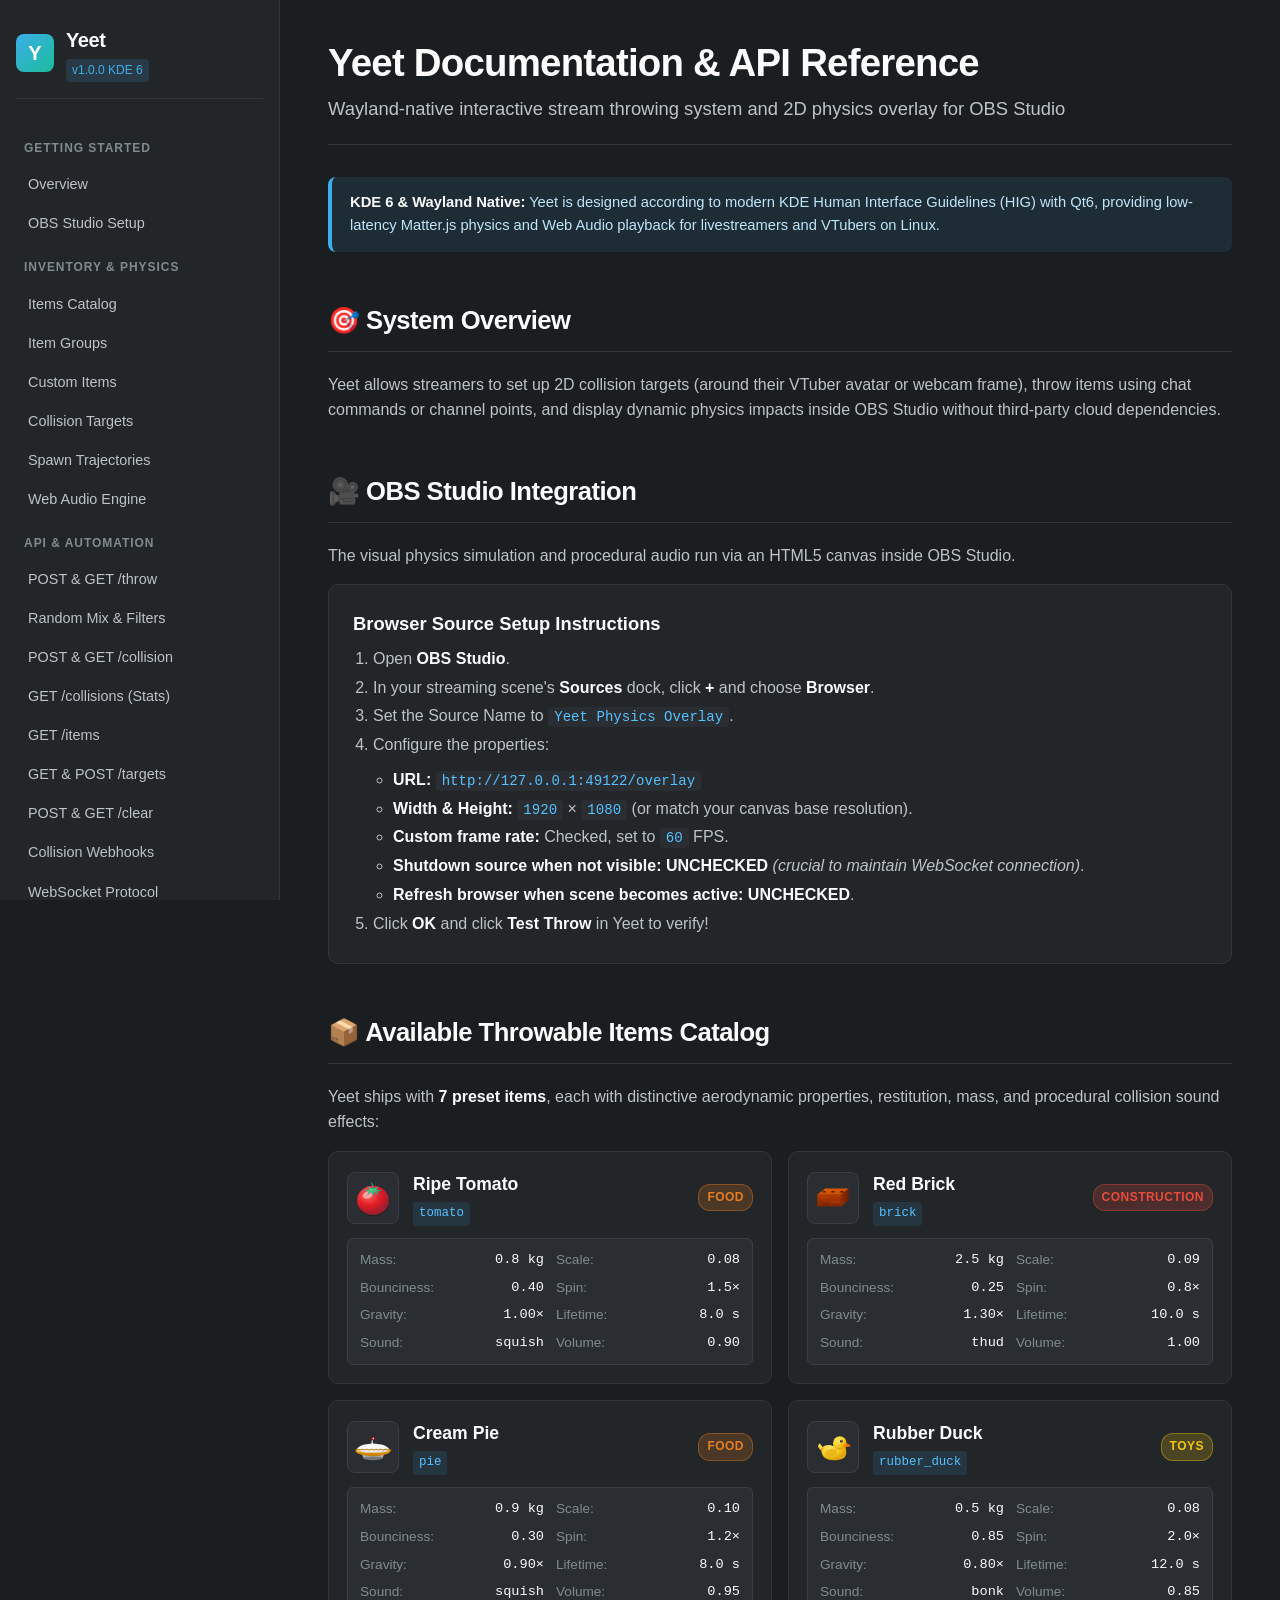
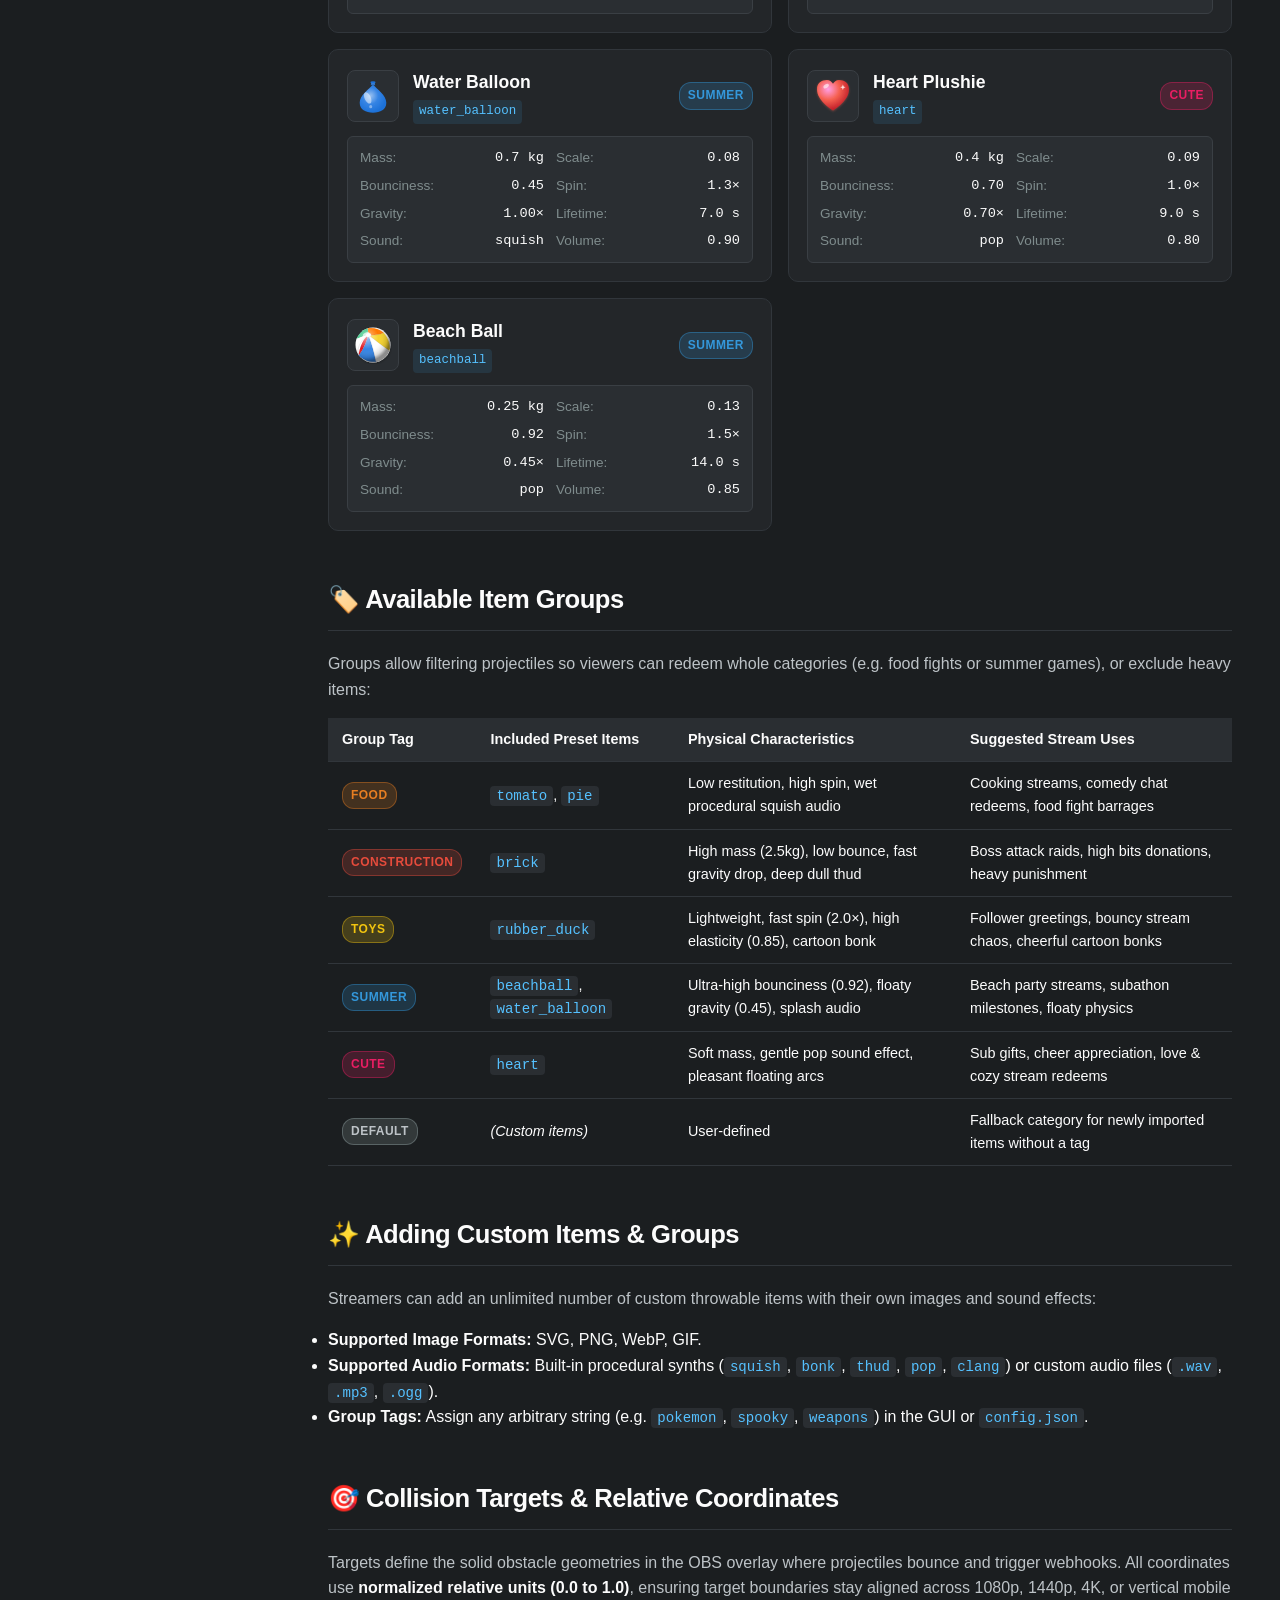
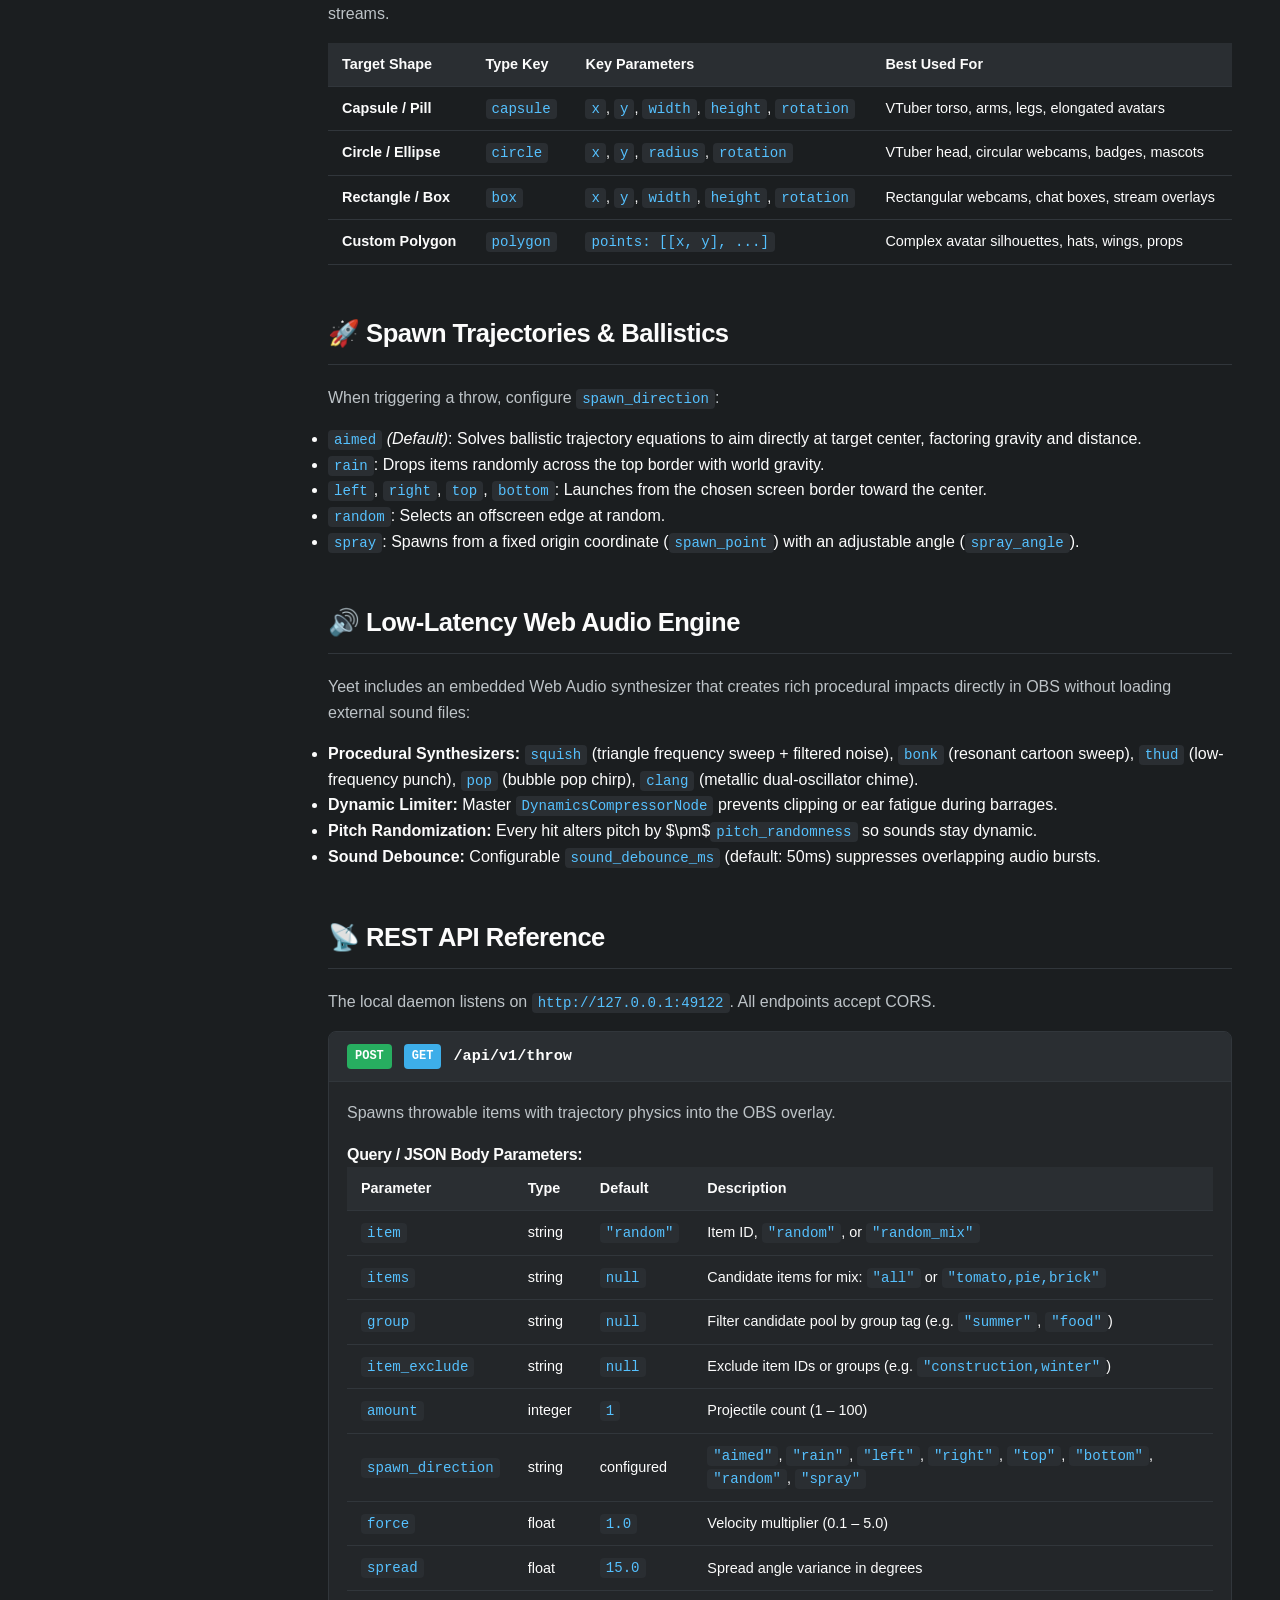
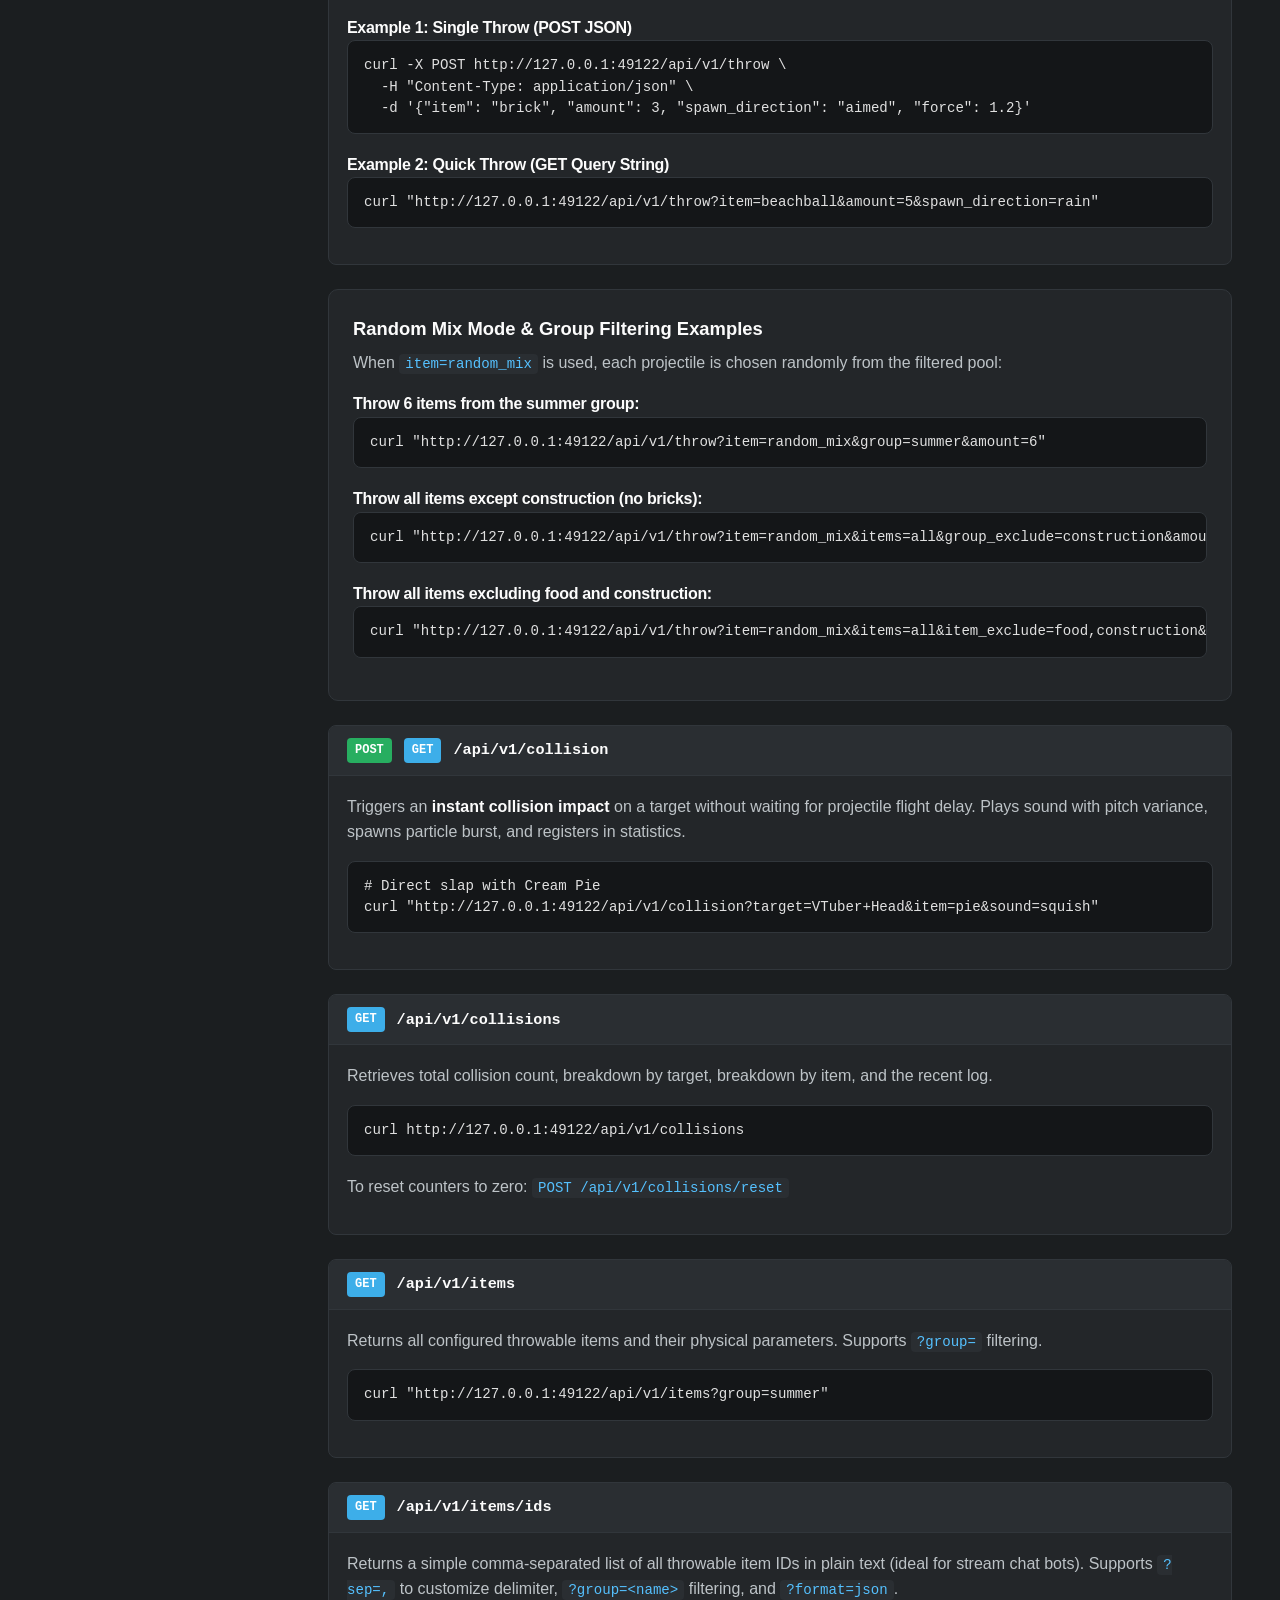
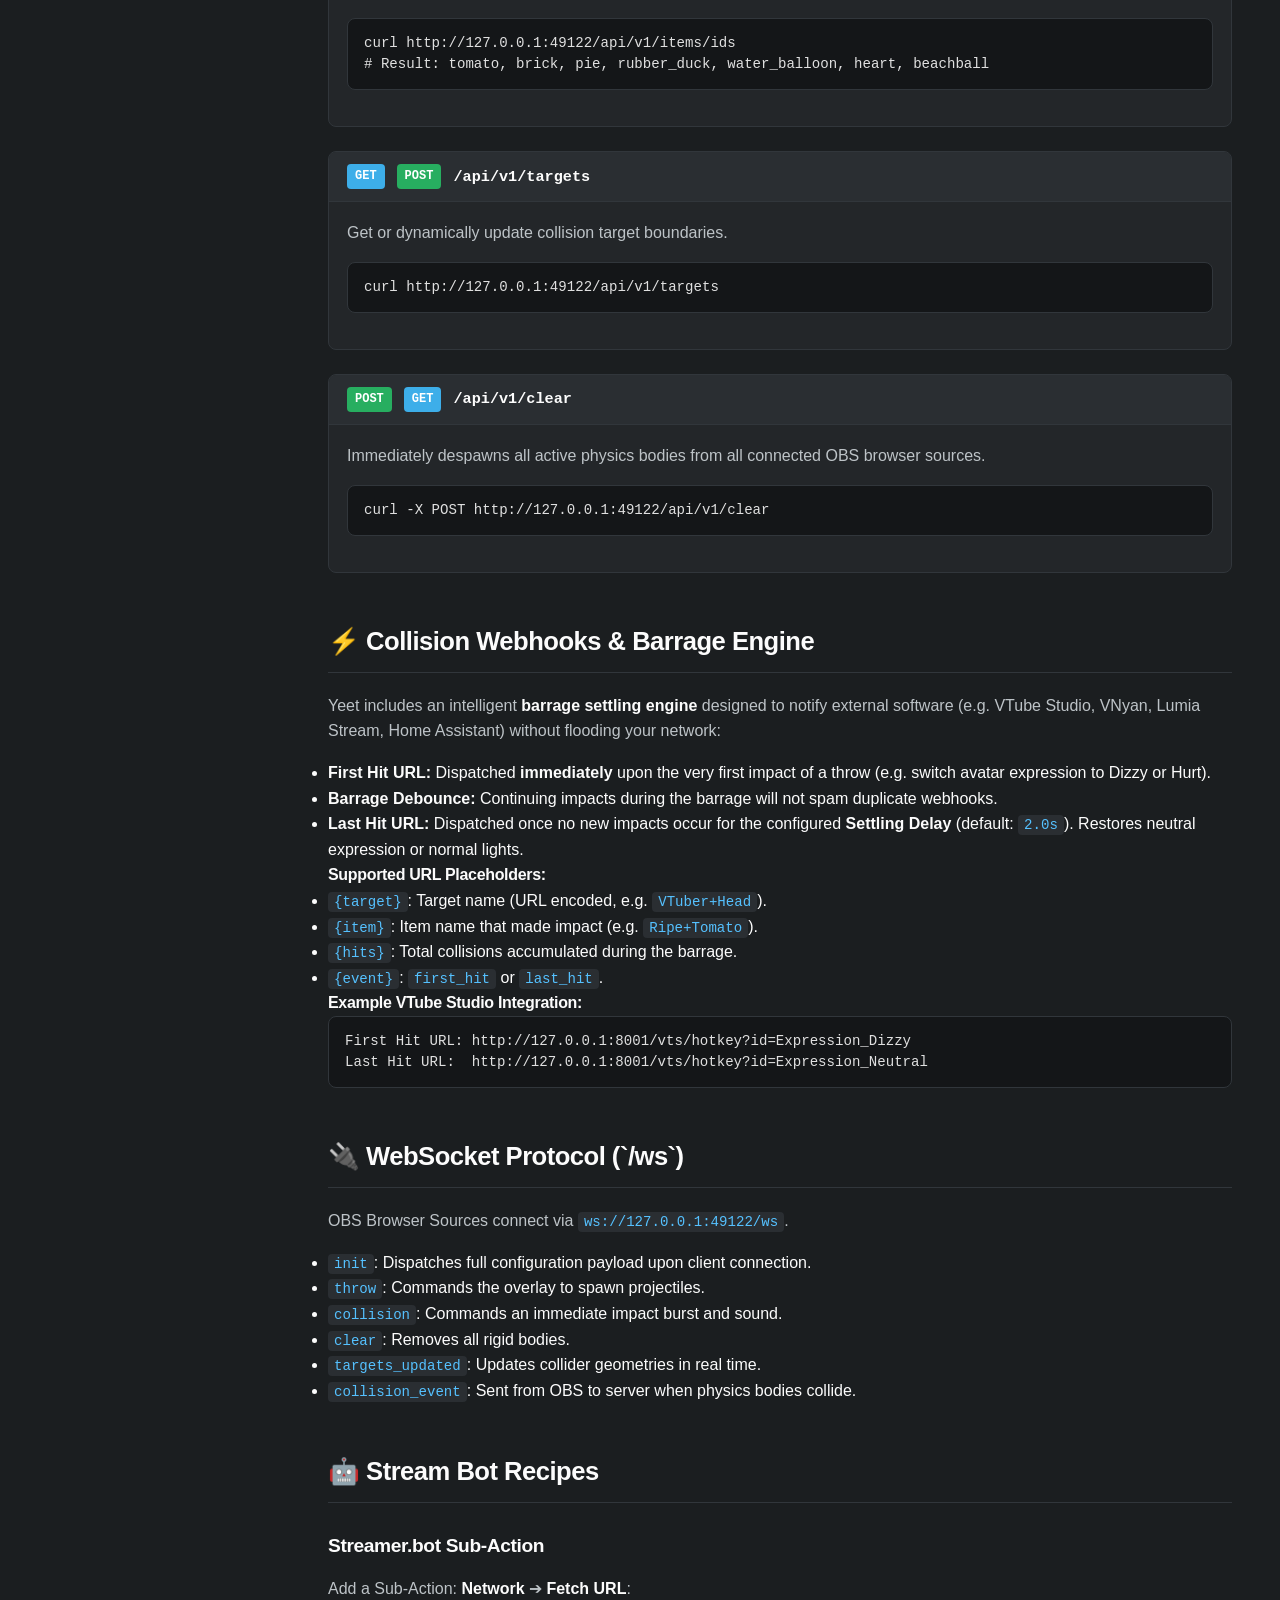
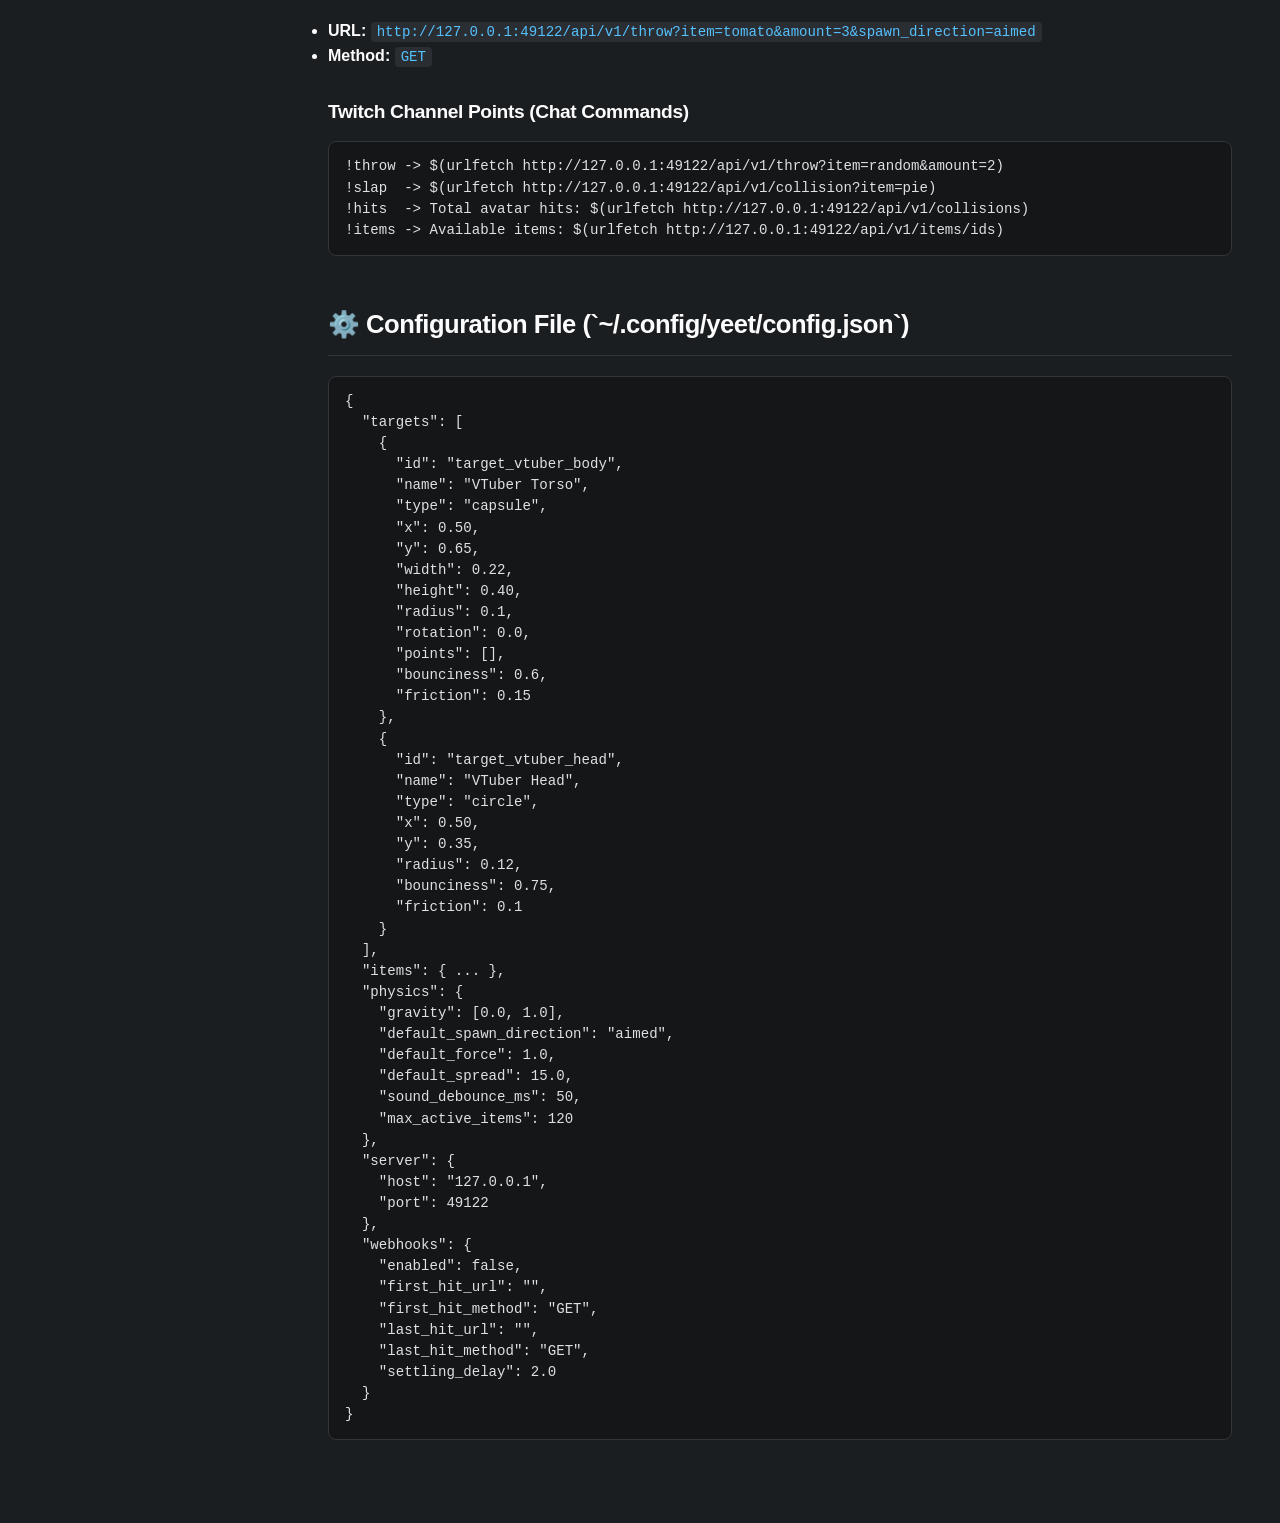
==== commit 3f764c83: "Prepare GitHub release: update repo URLs, build PKGBUILD from git tag, add LICENSE, isolate tests Co" ====
--- a/overlay/docs.html
+++ b/overlay/docs.html
@@ -937,6 +937,19 @@
       </div>
     </div>
 
+    <!-- Endpoint: /api/v1/items/ids -->
+    <div class="endpoint" id="api-items-ids">
+      <div class="endpoint-header">
+        <span class="badge-method badge-get">GET</span>
+        <span class="endpoint-path">/api/v1/items/ids</span>
+      </div>
+      <div class="endpoint-body">
+        <p>Returns a simple comma-separated list of all throwable item IDs in plain text (ideal for stream chat bots). Supports <code>?sep=,</code> to customize delimiter, <code>?group=&lt;name&gt;</code> filtering, and <code>?format=json</code>.</p>
+        <pre><code>curl http://127.0.0.1:49122/api/v1/items/ids
+# Result: tomato, brick, pie, rubber_duck, water_balloon, heart, beachball</code></pre>
+      </div>
+    </div>
+
     <!-- Endpoint: /api/v1/targets -->
     <div class="endpoint" id="api-targets">
       <div class="endpoint-header">
@@ -1011,7 +1024,8 @@
     <h3>Twitch Channel Points (Chat Commands)</h3>
     <pre><code>!throw -> $(urlfetch http://127.0.0.1:49122/api/v1/throw?item=random&amount=2)
 !slap  -> $(urlfetch http://127.0.0.1:49122/api/v1/collision?item=pie)
-!hits  -> Total avatar hits: $(urlfetch http://127.0.0.1:49122/api/v1/collisions)</code></pre>
+!hits  -> Total avatar hits: $(urlfetch http://127.0.0.1:49122/api/v1/collisions)
+!items -> Available items: $(urlfetch http://127.0.0.1:49122/api/v1/items/ids)</code></pre>
 
     <!-- Section 13: Config JSON -->
     <h2 id="config-json">⚙️ Configuration File (`~/.config/yeet/config.json`)</h2>
